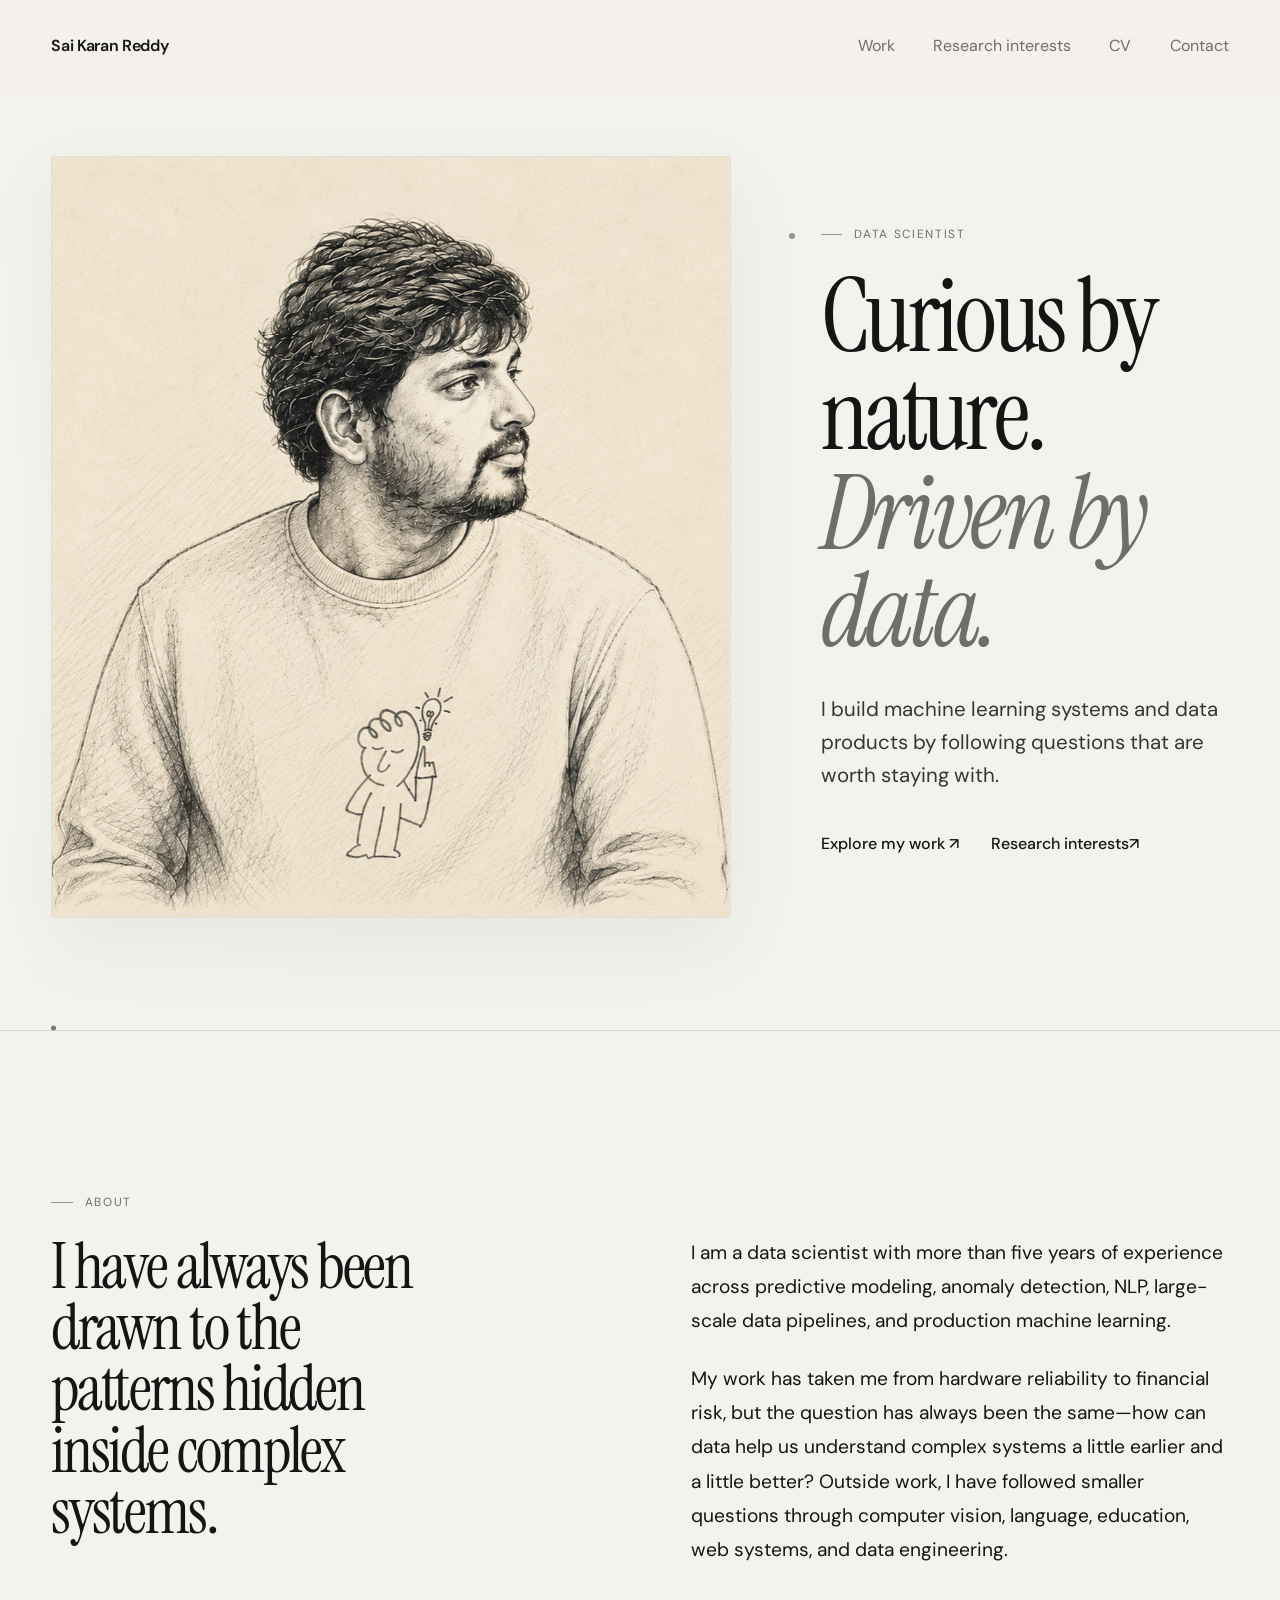
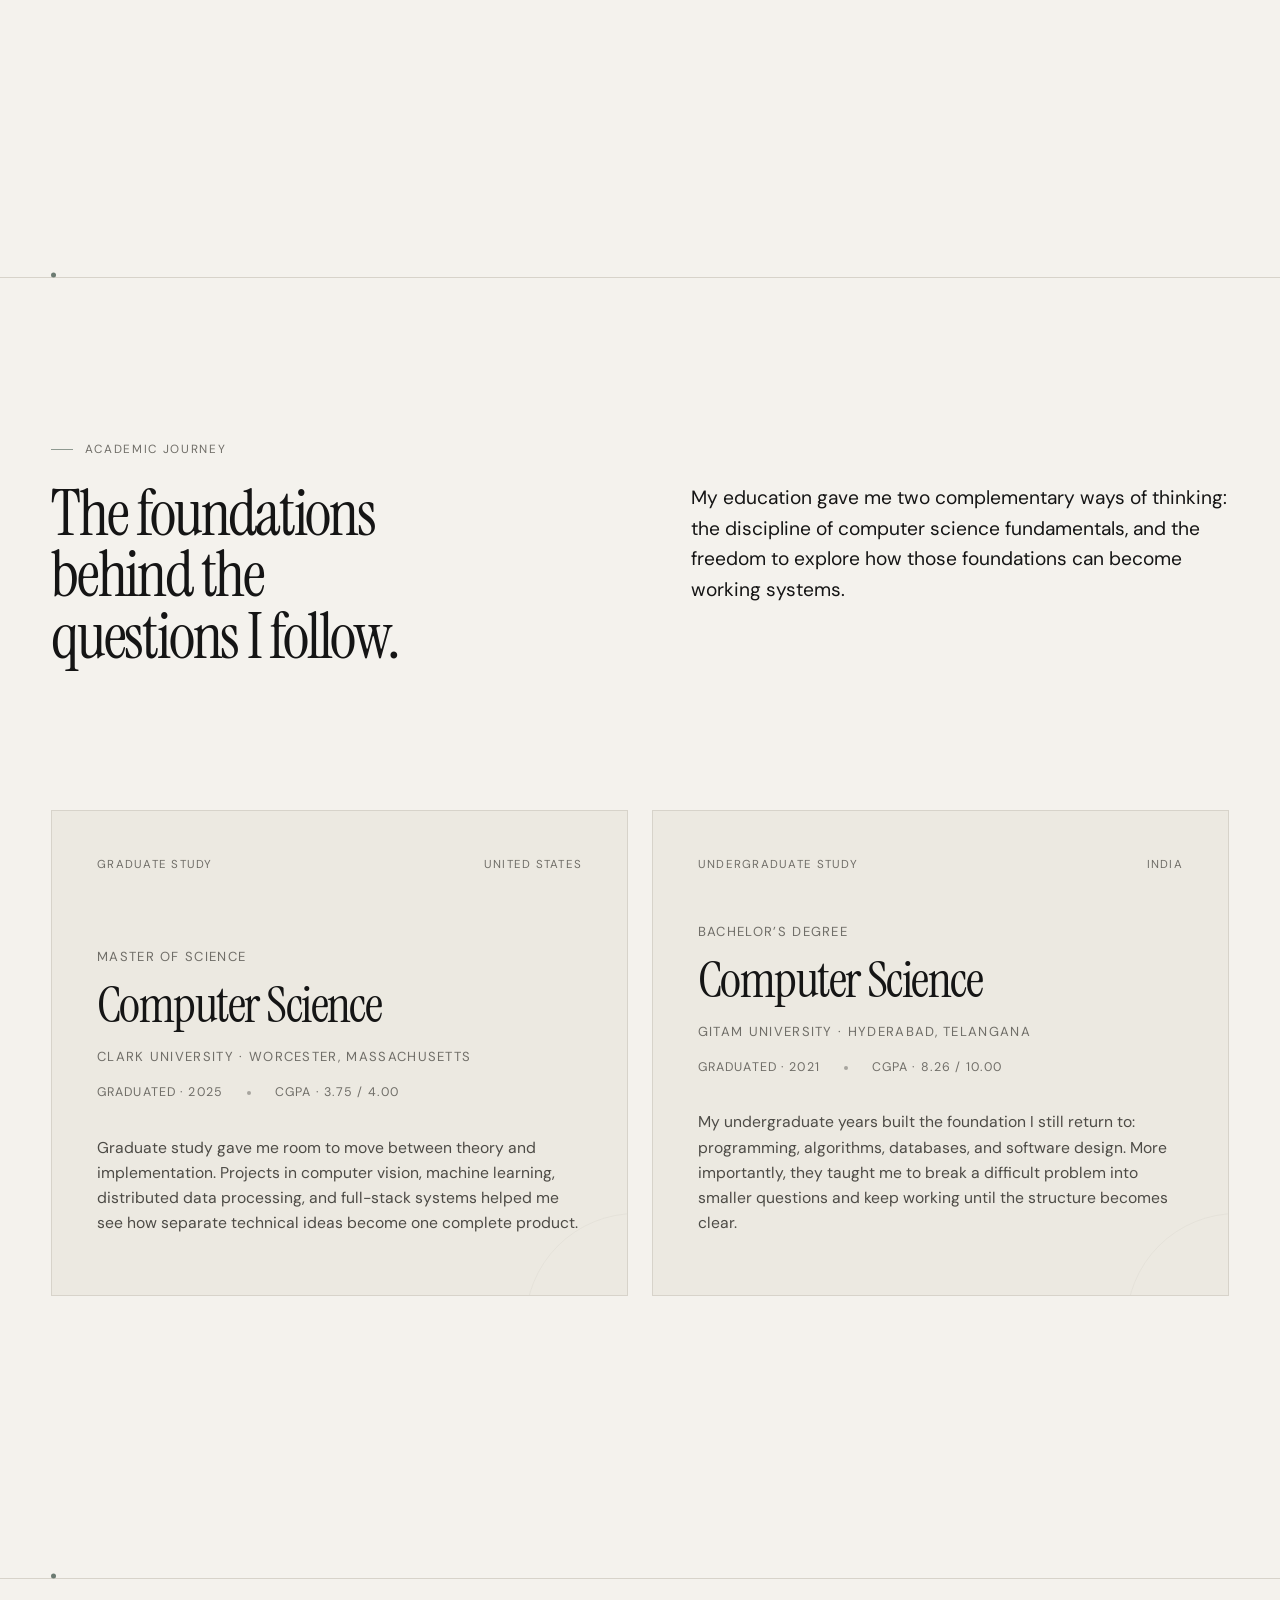
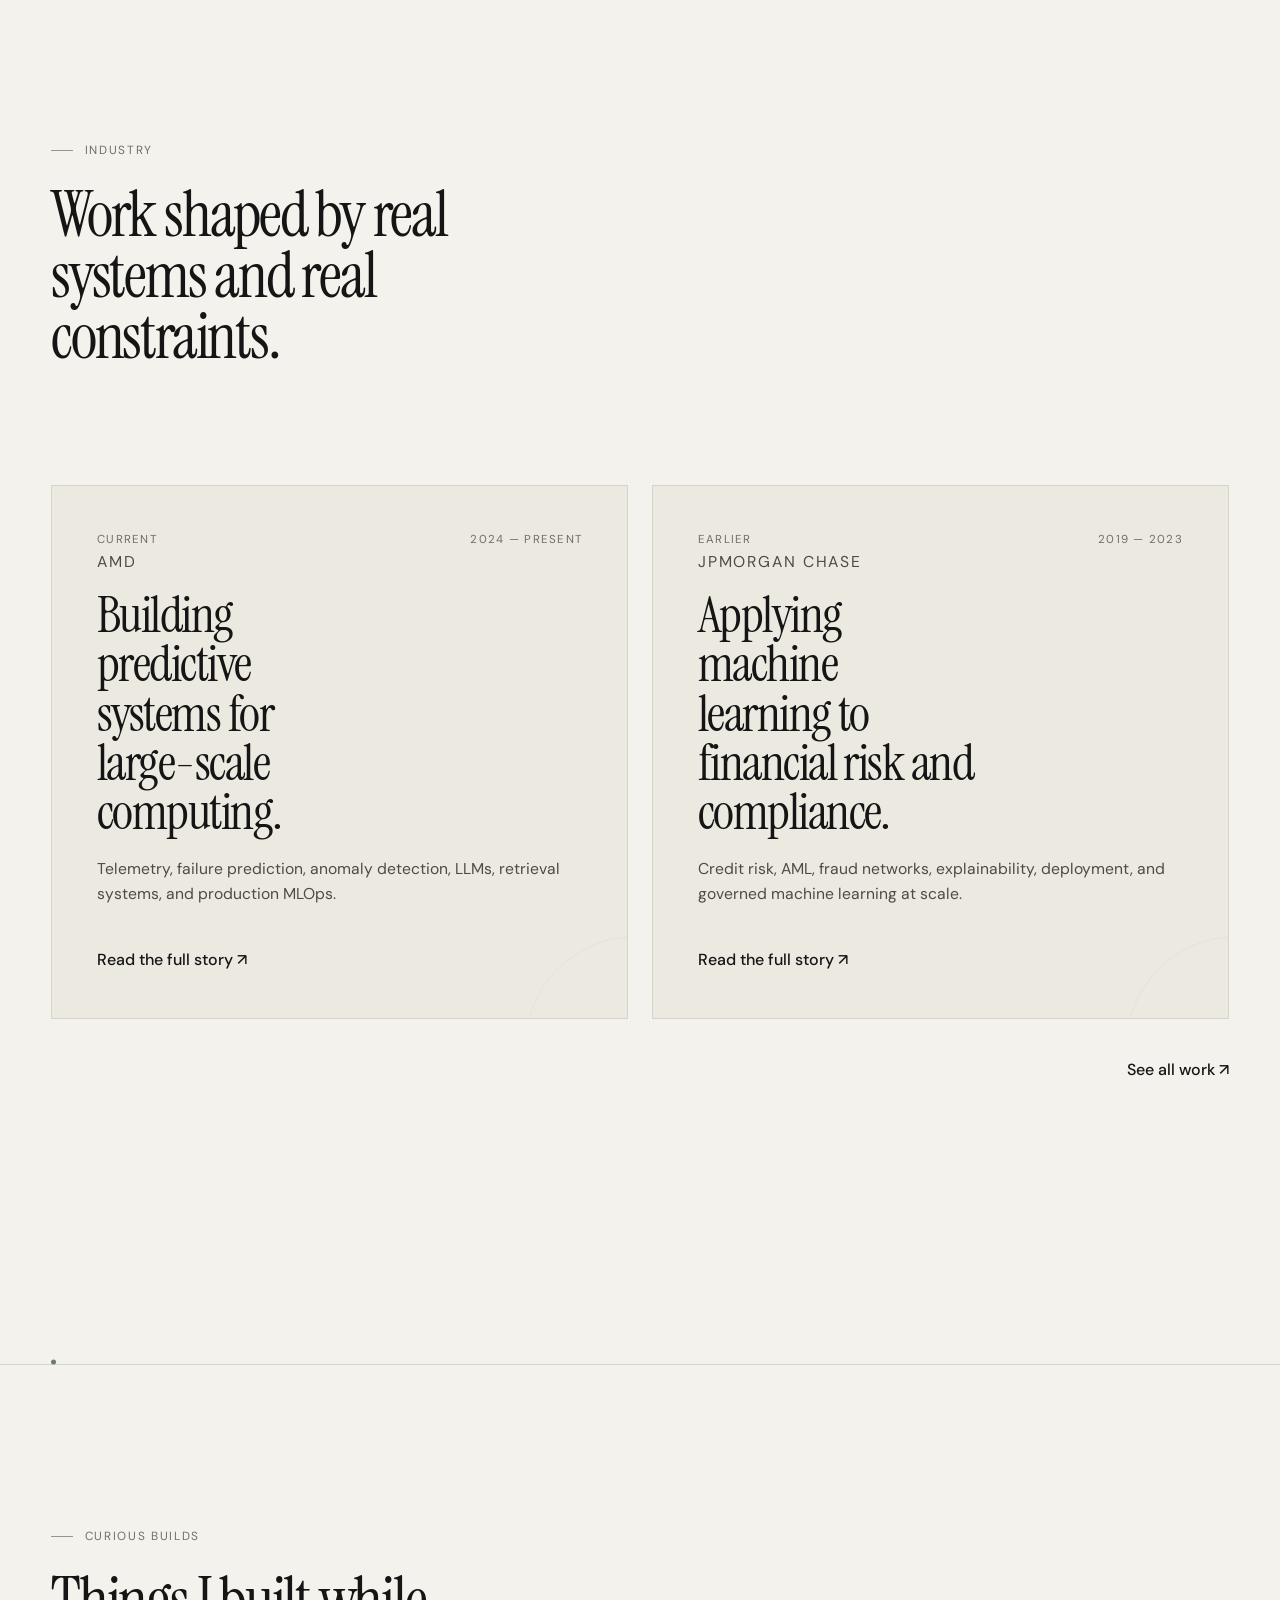
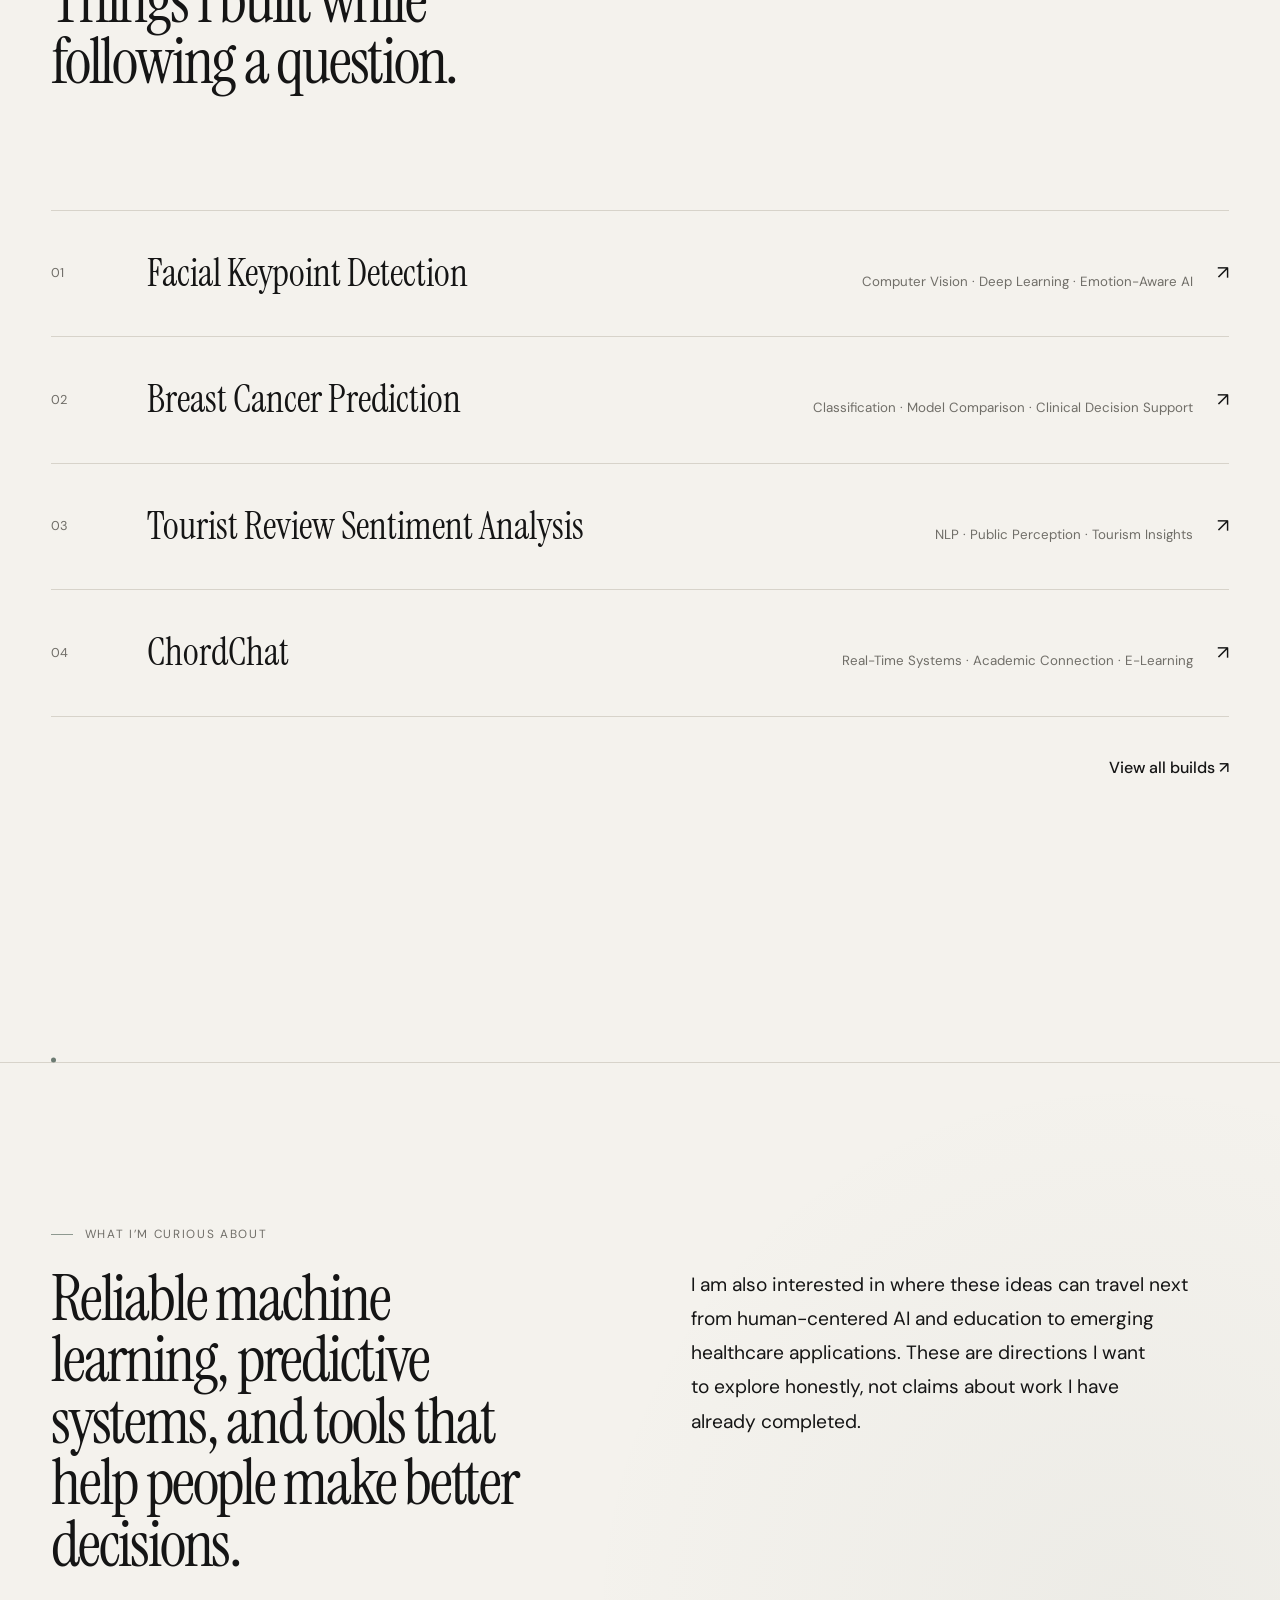
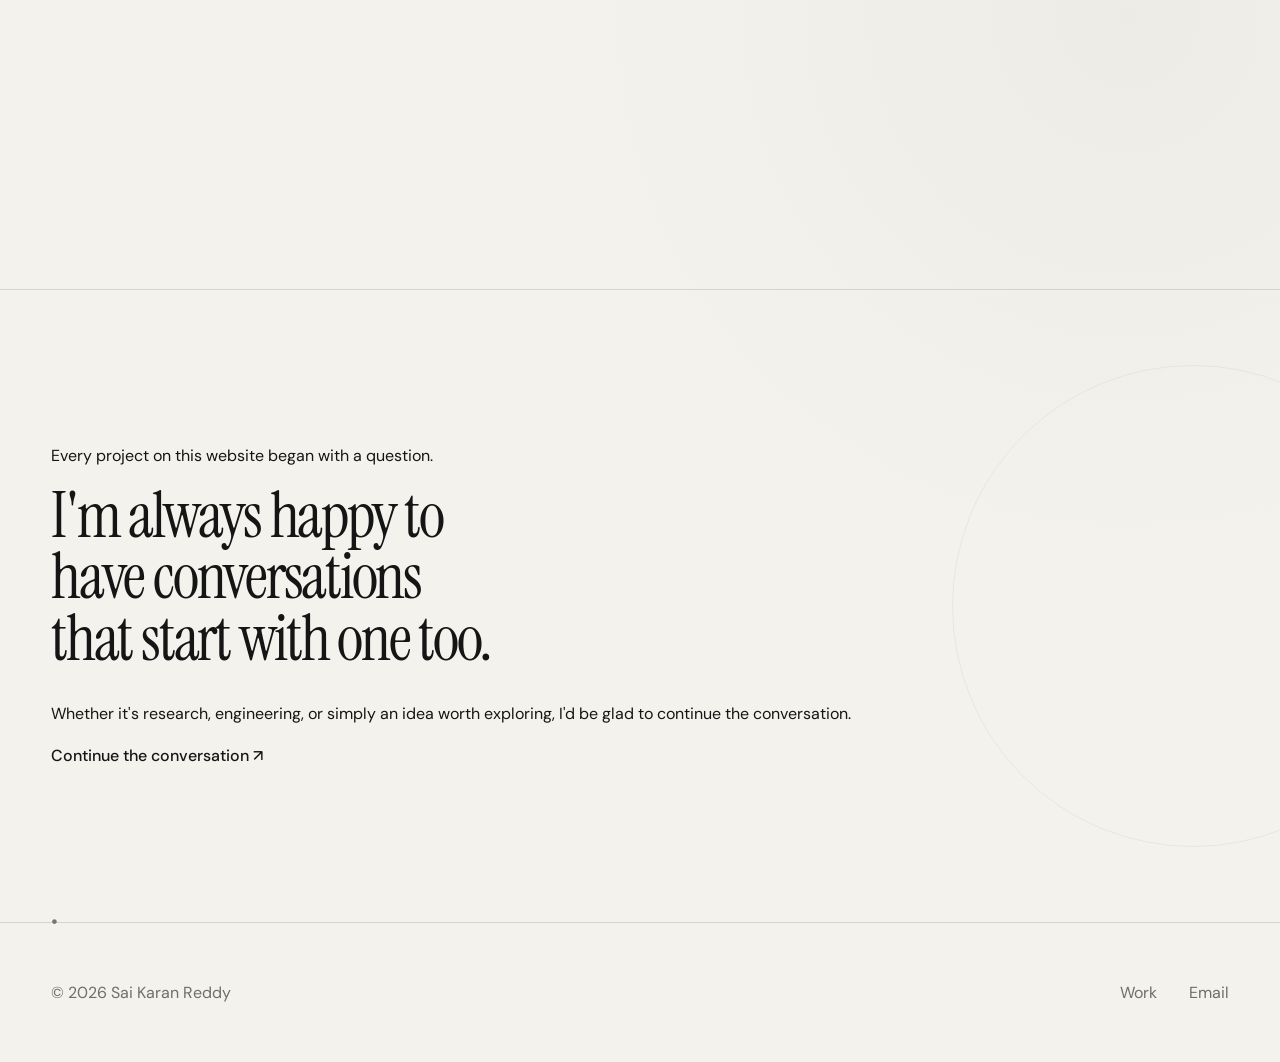
==== index.html @ 79010411 "first commit" ====
<!DOCTYPE html>
<html lang="en"><head><meta charset="UTF-8"><meta name="viewport" content="width=device-width, initial-scale=1.0"><meta name="description" content="Sai Karan Reddy — Data Scientist. Curious by nature. Driven by data."><title>Sai Karan Reddy</title><link rel="preconnect" href="https://fonts.googleapis.com">
  <link rel="preconnect" href="https://fonts.gstatic.com" crossorigin>
  <link href="https://fonts.googleapis.com/css2?family=DM+Sans:wght@400;500;600&family=Instrument+Serif:ital@0;1&display=swap" rel="stylesheet"><link rel="stylesheet" href="style.css"></head>
<body><header class="site-header">
    <a class="brand" href="index.html">Sai Karan Reddy</a>
    <button class="menu-toggle" aria-label="Open navigation" aria-expanded="false">Menu</button>
    <nav class="site-nav" aria-label="Primary navigation"><a href="work.html">Work</a><a href="research.html">Research interests</a><a href="assets/files/Sai_Karan_CV.pdf">CV</a><a href="contact.html">Contact</a></nav>
  </header>
<main>
<section class="hero section-shell"><div class="hero-visual archive-visual hero-portrait">
  <svg class="hero-wave-system" viewBox="0 0 900 760" aria-hidden="true">
    <g class="observation-trace observation-trace-primary">
      <path d="M28 184 C118 132 214 130 304 175 C392 218 474 213 560 168 C646 124 742 126 872 190"/>
      <path d="M20 220 C120 169 216 170 312 214 C406 257 500 252 590 208 C680 164 772 166 880 224"/>
    </g>
    <g class="observation-trace observation-trace-secondary">
      <path d="M54 532 C162 468 268 474 370 530 C470 584 566 579 662 526 C752 476 822 478 874 506"/>
      <path d="M72 566 C176 511 278 515 380 566 C478 615 572 611 670 562 C758 518 824 518 858 536"/>
    </g>
    <g class="signal-fragment signal-fragment-left">
      <path d="M88 356 L164 356 L178 330 L196 392 L216 350 L242 350"/>
    </g>
    <g class="signal-fragment signal-fragment-right">
      <path d="M668 344 L722 344 L740 315 L760 382 L780 338 L842 338"/>
    </g>
    <g class="observation-nodes">
      <circle cx="88" cy="356" r="4"/>
      <circle cx="242" cy="350" r="4"/>
      <circle cx="668" cy="344" r="4"/>
      <circle cx="842" cy="338" r="4"/>
      <circle cx="304" cy="175" r="4"/>
      <circle cx="662" cy="526" r="4"/>
    </g>
  </svg>
  <img src="assets/images/sai-home-portrait-final.png"
       alt="Editorial pencil portrait of Sai Karan Reddy looking toward the introduction"
       fetchpriority="high">
</div><div class="hero-copy reveal"><p class="eyebrow">Data Scientist</p><h1>Curious by nature.<br><em>Driven by data.</em></h1><p class="hero-intro">I build machine learning systems and data products by following questions that are worth staying with.</p><div class="hero-links"><a class="text-link" href="work.html">Explore my work <span>↗</span></a><a class="text-link" href="research.html">Research interests<span>↗</span></a></div></div></section>
<section class="intro archive-section section-shell reveal"><div class="section-label">About</div><div class="intro-grid"><h2>I have always been drawn to the patterns hidden inside complex systems.</h2><div class="intro-text"><p>I am a data scientist with more than five years of experience across predictive modeling, anomaly detection, NLP, large-scale data pipelines, and production machine learning.</p><p>My work has taken me from hardware reliability to financial risk, but the question has always been the same—how can data help us understand complex systems a little earlier and a little better? Outside work, I have followed smaller questions through computer vision, language, education, web systems, and data engineering.</p></div></div></section>

<section class="academic-journey archive-section section-shell reveal">
  <div class="section-label">Academic journey</div>
  <div class="academic-intro">
    <h2>The foundations behind the questions I follow.</h2>
    <p>My education gave me two complementary ways of thinking: the discipline of computer science fundamentals, and the freedom to explore how those foundations can become working systems.</p>
  </div>
  <div class="education-grid">
    <article class="education-card">
      <div class="education-card-topline"><span>Graduate study</span><span>United States</span></div>
      <div class="education-card-body">
        <p class="education-degree">Master of Science</p>
        <h3>Computer Science</h3>
        <p class="education-school">Clark University · Worcester, Massachusetts</p>
        <div class="education-meta" aria-label="Master's graduation details">
          <span>Graduated · 2025</span>
          <span>CGPA · 3.75 / 4.00</span>
        </div>
        <p>Graduate study gave me room to move between theory and implementation. Projects in computer vision, machine learning, distributed data processing, and full-stack systems helped me see how separate technical ideas become one complete product.</p>
      </div>
    </article>
    <article class="education-card">
      <div class="education-card-topline"><span>Undergraduate study</span><span>India</span></div>
      <div class="education-card-body">
        <p class="education-degree">Bachelor’s Degree</p>
        <h3>Computer Science</h3>
        <p class="education-school">GITAM University · Hyderabad, Telangana</p>
        <div class="education-meta" aria-label="Bachelor's graduation details">
          <span>Graduated · 2021</span>
          <span>CGPA · 8.26 / 10.00</span>
        </div>
        <p>My undergraduate years built the foundation I still return to: programming, algorithms, databases, and software design. More importantly, they taught me to break a difficult problem into smaller questions and keep working until the structure becomes clear.</p>
      </div>
    </article>
  </div>
</section>
<section class="experience-preview archive-section section-shell reveal"><div class="section-heading-row experience-heading"><div><p class="section-label">Industry</p><h2>Work shaped by real systems and real constraints.</h2></div></div>
<div class="experience-cards static-cards">
<a class="experience-card-link" href="experience/amd.html"><article class="experience-card"><div class="experience-card-topline"><span>Current</span><span>2024 — Present</span></div><div class="experience-card-main"><p class="experience-company">AMD</p><h3>Building predictive systems for large-scale computing.</h3><p>Telemetry, failure prediction, anomaly detection, LLMs, retrieval systems, and production MLOps.</p><span class="card-story-link">Read the full story ↗</span></div></article></a>
<a class="experience-card-link" href="experience/jpmorgan-chase.html"><article class="experience-card"><div class="experience-card-topline"><span>Earlier</span><span>2019 — 2023</span></div><div class="experience-card-main"><p class="experience-company">JPMorgan Chase</p><h3>Applying machine learning to financial risk and compliance.</h3><p>Credit risk, AML, fraud networks, explainability, deployment, and governed machine learning at scale.</p><span class="card-story-link">Read the full story ↗</span></div></article></a>
</div><div class="section-action"><a class="text-link" href="work.html#industry">See all work <span>↗</span></a></div></section>
<section class="selected-work archive-section section-shell reveal"><div class="section-heading-row"><div><p class="section-label">Curious Builds</p><h2>Things I built while following a question.</h2></div></div><div class="work-list">
<a class="work-row" href="work/facial-keypoint-detection.html"><span class="work-index">01</span><span class="work-main"><strong>Facial Keypoint Detection</strong><small>Computer Vision · Deep Learning · Emotion-Aware AI</small></span><span class="work-arrow">↗</span></a>
<a class="work-row" href="work/breast-cancer-prediction.html"><span class="work-index">02</span><span class="work-main"><strong>Breast Cancer Prediction</strong><small>Classification · Model Comparison · Clinical Decision Support</small></span><span class="work-arrow">↗</span></a>
<a class="work-row" href="work/tourist-sentiment-analysis.html"><span class="work-index">03</span><span class="work-main"><strong>Tourist Review Sentiment Analysis</strong><small>NLP · Public Perception · Tourism Insights</small></span><span class="work-arrow">↗</span></a>
<a class="work-row" href="work/chordchat.html"><span class="work-index">04</span><span class="work-main"><strong>ChordChat</strong><small>Real-Time Systems · Academic Connection · E-Learning</small></span><span class="work-arrow">↗</span></a>
</div><div class="section-action"><a class="text-link" href="work.html#builds">View all builds <span>↗</span></a></div></section>
<section class="curiosity-strip archive-section section-shell reveal"><div class="section-label">What I’m curious about</div><div class="intro-grid"><h2>Reliable machine learning, predictive systems, and tools that help people make better decisions.</h2><div class="intro-text"><p>I am also interested in where these ideas can travel next from human-centered AI and education to emerging healthcare applications. These are directions I want to explore honestly, not claims about work I have already completed.</p></div></div></section>
<section class="curiosity-strip archive-section closing-note section-shell reveal">

  <div class="closing-content">

      <p class="closing-intro">

          Every project on this website began with a question.

      </p>

      <h2>

          I'm always happy to have conversations

          that start with one too.

      </h2>

      <p class="closing-text">

        Whether it's research, engineering, or simply an idea worth exploring,
        I'd be glad to continue the conversation.

      </p>

      <a class="closing-link" href="contact.html">

          Continue the conversation <span>↗</span>

      </a>

  </div>

</section>
</main><footer class="site-footer section-shell">
    <p>© <span id="year"></span> Sai Karan Reddy</p>
    <div><a href="work.html">Work</a><a href="mailto:saikaranreddy49@gmail.com">Email</a></div>
  </footer><script src="script.js"></script></body></html>
---- style.css ----
:root {
  --bg: #f4f2ed;
  --surface: #ece9e1;
  --text: #151515;
  --muted: #706e68;
  --line: #d7d3ca;
  --max: 1320px;
  --pad: clamp(1.25rem, 4vw, 4rem);
  --serif: "Instrument Serif", Georgia, serif;
  --sans: "DM Sans", Arial, sans-serif;
}

* { box-sizing: border-box; }
html { scroll-behavior: smooth; }
body {
  margin: 0;
  background: var(--bg);
  color: var(--text);
  font-family: var(--sans);
  font-size: 16px;
  line-height: 1.6;
}
a { color: inherit; text-decoration: none; }
img { max-width: 100%; display: block; }

.site-header {
  width: 100%;
  min-height: 92px;
  display: flex;
  align-items: center;
  justify-content: space-between;
  gap: 2rem;
  padding: 0 var(--pad);
  position: relative;
  z-index: 10;
}
.brand {
  font-weight: 600;
  letter-spacing: -0.02em;
  text-decoration: none;
  border-bottom: none;
  display: inline-block;
}
.site-nav { display: flex; gap: clamp(1.25rem, 3vw, 3rem); }
.site-nav a, .site-footer a { position: relative; color: var(--muted); }
.site-nav a::after, .site-footer a::after, .text-link::after, .closing-link::after {
  content: "";
  position: absolute;
  left: 0;
  bottom: -4px;
  width: 100%;
  height: 1px;
  background: currentColor;
  transform: scaleX(0);
  transform-origin: right;
  transition: transform .28s ease;
}
.site-nav a:hover::after, .site-nav a.active::after, .site-footer a:hover::after, .text-link:hover::after, .closing-link:hover::after { transform: scaleX(1); transform-origin: left; }
.site-nav a.active { color: var(--text); }
.menu-toggle { display: none; border: 0; background: transparent; font: inherit; }

.section-shell, .page-shell { width: min(100%, var(--max)); margin: 0 auto; padding-left: var(--pad); padding-right: var(--pad); }
.hero { min-height: calc(100vh - 92px); display: grid; grid-template-columns: minmax(0, 1.25fr) minmax(320px, .75fr); align-items: center; gap: clamp(3rem, 7vw, 8rem); padding-top: 4rem; padding-bottom: 7rem; }
.hero-visual, .project-visual { min-height: clamp(420px, 62vw, 760px); background: var(--surface); border: 1px solid var(--line); }
.placeholder-visual { display: grid; place-items: center; color: var(--muted); text-transform: uppercase; letter-spacing: .12em; font-size: .72rem; }
.eyebrow, .section-label { margin: 0 0 1.5rem; color: var(--muted); font-size: .74rem; text-transform: uppercase; letter-spacing: .14em; }
h1, h2, h3, p { margin-top: 0; }
h1, h2 { font-family: var(--serif); font-weight: 400; letter-spacing: -.035em; line-height: .96; }
.hero h1 { font-size: clamp(4rem, 8vw, 8.25rem); margin-bottom: 2rem; }
.hero h1 em { font-weight: 400; color: var(--muted); }
.hero-intro { max-width: 38rem; font-size: clamp(1.05rem, 1.6vw, 1.35rem); color: #373632; }
.hero-links { display: flex; gap: 2rem; margin-top: 2.5rem; flex-wrap: wrap; }
.text-link, .closing-link { position: relative; font-weight: 500; }
.muted-link { color: var(--muted); }

.intro, .selected-work, .experience-preview { padding-top: clamp(7rem, 12vw, 12rem); padding-bottom: clamp(7rem, 12vw, 12rem); border-top: 1px solid var(--line); }
.intro-grid { display: grid; grid-template-columns: 1fr 1fr; gap: clamp(3rem, 8vw, 9rem); }
.intro-grid h2, .section-heading-row h2 { font-size: clamp(3rem, 5vw, 5.75rem); max-width: 14ch; }
.intro-text { font-size: clamp(1.05rem, 1.5vw, 1.3rem); max-width: 40rem; }
.intro-text p + p { margin-top: 1.5rem; }
.section-heading-row { display: flex; justify-content: space-between; align-items: end; gap: 2rem; margin-bottom: 4rem; }

.work-list { border-top: 1px solid var(--line); }
.work-row { display: grid; grid-template-columns: 72px 1fr auto; gap: 1.5rem; align-items: center; padding: 2rem 0; border-bottom: 1px solid var(--line); transition: padding .25s ease, opacity .25s ease; }
.work-row:hover { padding-left: .75rem; }
.work-index { color: var(--muted); font-size: .8rem; }
.work-main { display: flex; justify-content: space-between; gap: 2rem; align-items: baseline; }
.work-main strong { font-family: var(--serif); font-size: clamp(1.8rem, 3vw, 3rem); font-weight: 400; }
.work-main small { color: var(--muted); }
.work-arrow { font-size: 1.2rem; }

.experience-grid { display: grid; grid-template-columns: repeat(3, 1fr); gap: 1px; background: var(--line); border: 1px solid var(--line); }
.experience-grid article { background: var(--bg); padding: clamp(2rem, 4vw, 4rem); min-height: 300px; }
.experience-grid span { color: var(--muted); font-size: .75rem; text-transform: uppercase; letter-spacing: .12em; }
.experience-grid h3 { font-family: var(--serif); font-weight: 400; font-size: 2.3rem; line-height: 1; margin: 5rem 0 1rem; }

.page-shell { padding-top: clamp(5rem, 9vw, 9rem); padding-bottom: 9rem; }
.page-hero { max-width: 980px; margin-bottom: clamp(7rem, 12vw, 12rem); }
.page-hero h1, .project-hero h1 { font-size: clamp(4rem, 8vw, 8.5rem); max-width: 11ch; margin-bottom: 2rem; }
.page-hero > p:last-child, .project-deck { max-width: 44rem; font-size: clamp(1.1rem, 1.8vw, 1.45rem); color: #44423d; }
.research-themes { border-top: 1px solid var(--line); }
.research-themes article { display: grid; grid-template-columns: 80px 1fr 1fr; gap: 2rem; padding: 3rem 0; border-bottom: 1px solid var(--line); }
.research-themes article:last-child { border-bottom: none; }
.research-themes span { color: var(--muted); }
.research-themes h2 { font-size: clamp(2.2rem, 4vw, 4rem); }
.research-themes p { max-width: 36rem; color: #4d4b46; }
.research-direction, .project-section { display: grid; grid-template-columns: minmax(140px, .35fr) 1fr; gap: clamp(3rem, 8vw, 10rem); padding-top: 9rem; }
.research-direction h2, .project-section h2 { font-size: clamp(2.8rem, 5vw, 5.5rem); max-width: 14ch; }
.research-direction p, .project-section p { max-width: 48rem; font-size: 1.15rem; }
.archive-group + .archive-group { margin-top: 7rem; }
.contact-links { border-top: 1px solid var(--line); }
.contact-links a { display: grid; grid-template-columns: 160px 1fr auto; gap: 2rem; padding: 2rem 0; border-bottom: 1px solid var(--line); align-items: center; }
.contact-links span { color: var(--muted); }
.contact-links strong { font-weight: 500; }

.project-hero { margin-bottom: 5rem; }
.back-link { display: inline-block; margin-bottom: 5rem; color: var(--muted); text-decoration: none; border-bottom: none; position: relative; }
.back-link::after {
  content: "";
  position: absolute;
  left: 0;
  bottom: -4px;
  width: 100%;
  height: 1px;
  background: currentColor;
  transform: scaleX(0);
  transform-origin: right;
  transition: transform .28s ease;
}
.back-link:hover::after {
  transform: scaleX(1);
  transform-origin: left;
}
.project-visual { min-height: min(70vh, 780px); margin-bottom: 0; }
.project-facts { display: grid; grid-template-columns: repeat(4, 1fr); border-bottom: 1px solid var(--line); }
.project-facts div { padding: 2rem 1.5rem 2rem 0; }
.project-facts span { display: block; color: var(--muted); font-size: .74rem; text-transform: uppercase; letter-spacing: .12em; margin-bottom: .65rem; }
.project-facts strong { font-weight: 500; }
.project-section { padding-top: 8rem; padding-bottom: 8rem; border-bottom: none; }

.project-page .project-section:first-of-type {
  border-top: none;
}

.site-footer { min-height: 140px; display: flex; justify-content: space-between; align-items: center; gap: 2rem; border-top: 1px solid var(--line); color: var(--muted); }
.site-footer p { margin: 0; }
.site-footer div { display: flex; gap: 2rem; }

.reveal { opacity: 0; transform: translateY(24px); transition: opacity .75s ease, transform .75s ease; }
.reveal.visible { opacity: 1; transform: none; }

@media (max-width: 860px) {
  .site-header { min-height: 76px; }
  .menu-toggle { display: block; }
  .site-nav { position: absolute; top: 76px; left: 0; right: 0; display: none; flex-direction: column; padding: 2rem var(--pad) 3rem; background: var(--bg); border-bottom: 1px solid var(--line); }
  .site-nav.open { display: flex; }
  .hero { grid-template-columns: 1fr; min-height: auto; padding-top: 2rem; }
  .hero-visual { order: 1; min-height: 58vh; }
  .hero-copy { order: 2; }
  .intro-grid, .research-themes article, .research-direction, .project-section { grid-template-columns: 1fr; }
  .section-heading-row { align-items: flex-start; flex-direction: column; }
  .work-main { flex-direction: column; gap: .3rem; }
  .experience-grid { grid-template-columns: 1fr; }
  .project-facts { grid-template-columns: repeat(2, 1fr); }
  .contact-links a { grid-template-columns: 1fr auto; }
  .contact-links a span { grid-column: 1 / -1; }
}

@media (max-width: 540px) {
  .hero h1, .page-hero h1, .project-hero h1 { font-size: 3.55rem; }
  .work-row { grid-template-columns: 40px 1fr auto; gap: .75rem; }
  .work-main strong { font-size: 1.65rem; }
  .project-facts { grid-template-columns: 1fr; }
  .site-footer { align-items: flex-start; flex-direction: column; padding-top: 3rem; padding-bottom: 3rem; }
}


/* Story-led experience section */
.experience-heading h2 { font-size: clamp(3rem, 5vw, 5.75rem); max-width: 15ch; }
.experience-stories { border-top: 1px solid var(--line); }
.experience-story { display: grid; grid-template-columns: minmax(150px,.35fr) minmax(0,1fr) auto; gap: clamp(2rem,6vw,7rem); align-items: start; padding: clamp(2.5rem,5vw,5rem) 0; border-bottom: 1px solid var(--line); }
.experience-story:hover .experience-arrow { transform: translate(5px,-5px); }
.experience-meta { display: flex; flex-direction: column; gap: .35rem; color: var(--muted); font-size: .75rem; text-transform: uppercase; letter-spacing: .1em; }
.experience-company { margin-bottom: 1rem; color: var(--muted); font-size: .8rem; text-transform: uppercase; letter-spacing: .12em; }
.experience-copy h3 { margin-bottom: 1.25rem; font-family: var(--serif); font-weight: 400; font-size: clamp(2.4rem,4.5vw,5rem); line-height: .98; max-width: 15ch; }
.experience-copy > p:last-child { max-width: 48rem; color: #4d4b46; font-size: clamp(1rem,1.35vw,1.2rem); }
.experience-arrow { font-size: 1.35rem; transition: transform .25s ease; }
.experience-visual { min-height: min(58vh,680px); background: var(--surface); border: 1px solid var(--line); }
.story-section p + p { margin-top: 1.5rem; }
.story-section > div:last-child { max-width: 52rem; }
@media (max-width: 860px) {
  .experience-story { grid-template-columns: 1fr auto; gap: 1.5rem; }
  .experience-meta { grid-column: 1 / -1; flex-direction: row; justify-content: space-between; }
}



/* Academic journey */
.academic-journey {
  padding-top: clamp(7rem, 12vw, 12rem);
  padding-bottom: clamp(7rem, 12vw, 12rem);
  border-top: 1px solid var(--line);
}
.academic-intro {
  display: grid;
  grid-template-columns: 1fr 1fr;
  gap: clamp(3rem, 8vw, 9rem);
  margin-bottom: clamp(4rem, 7vw, 7rem);
}
.academic-intro h2 {
  font-size: clamp(3rem, 5vw, 5.75rem);
  max-width: 14ch;
}
.academic-intro p {
  max-width: 40rem;
  font-size: clamp(1.05rem, 1.5vw, 1.3rem);
}
.education-grid {
  display: grid;
  grid-template-columns: repeat(2, minmax(0, 1fr));
  gap: clamp(1rem, 2vw, 1.5rem);
}
.education-card {
  min-height: clamp(430px, 38vw, 560px);
  padding: clamp(1.75rem, 3.5vw, 3.5rem);
  background: var(--surface);
  border: 1px solid var(--line);
  display: flex;
  flex-direction: column;
}
.education-card-topline {
  display: flex;
  justify-content: space-between;
  gap: 1rem;
  color: var(--muted);
  font-size: .72rem;
  text-transform: uppercase;
  letter-spacing: .11em;
}
.education-card-body { margin-top: auto; }
.education-degree,
.education-school {
  color: var(--muted);
  font-size: .82rem;
  text-transform: uppercase;
  letter-spacing: .1em;
}
.education-card h3 {
  margin: .5rem 0 1rem;
  font-family: var(--serif);
  font-size: clamp(2.6rem, 4vw, 4.8rem);
  font-weight: 400;
  line-height: .96;
  letter-spacing: -.03em;
}
.education-card-body > p:last-child {
  max-width: 34rem;
  margin-top: 2rem;
  color: #4d4b46;
  font-size: clamp(.98rem, 1.2vw, 1.14rem);
}

.education-meta {
  display: flex;
  flex-wrap: wrap;
  gap: .65rem 1.5rem;
  margin-top: 1rem;
  color: var(--muted);
  font-size: .78rem;
  text-transform: uppercase;
  letter-spacing: .09em;
}
.education-meta span {
  display: inline-flex;
  align-items: center;
}
.education-meta span + span::before {
  content: "";
  width: 4px;
  height: 4px;
  margin-right: 1.5rem;
  border-radius: 50%;
  background: currentColor;
  opacity: .55;
}

/* Static, fully clickable industry cards */
.experience-cards {
  display: grid;
  grid-template-columns: repeat(2, minmax(0, 1fr));
  gap: clamp(1rem, 2vw, 1.5rem);
}
.experience-card-link {
  display: block;
  min-width: 0;
}
.experience-card {
  min-height: clamp(390px, 36vw, 520px);
  padding: clamp(1.75rem, 3.5vw, 3.5rem);
  background: var(--surface);
  border: 1px solid var(--line);
  display: flex;
  flex-direction: column;
  transition: transform .32s ease, background-color .32s ease;
}
.experience-card-link:hover .experience-card,
.experience-card-link:focus-visible .experience-card {
  transform: translateY(-6px);
  background: #e8e4da;
}
.experience-card-link:focus-visible { outline: 2px solid var(--text); outline-offset: 4px; }
.experience-card-topline {
  display: flex;
  justify-content: space-between;
  gap: 1rem;
  color: var(--muted);
  font-size: .72rem;
  text-transform: uppercase;
  letter-spacing: .11em;
}
.experience-card-main { margin-top: auto; max-width: 36rem; }
.experience-card-main h3 {
  margin: 0 0 1.25rem;
  font-family: var(--serif);
  font-size: clamp(2.45rem, 4vw, 4.8rem);
  font-weight: 400;
  line-height: .96;
  letter-spacing: -.03em;
  max-width: 12ch;
}
.experience-card-main > p {
  max-width: 34rem;
  color: #4d4b46;
  font-size: clamp(.98rem, 1.2vw, 1.14rem);
}
.card-story-link { display: inline-block; margin-top: 1.6rem; font-weight: 500; }

.curiosity-strip {
  padding-top: clamp(7rem, 12vw, 12rem);
  padding-bottom: clamp(7rem, 12vw, 12rem);
  border-top: 1px solid var(--line);
}
.curiosity-strip h2 {
  max-width: 17ch;
  font-size: clamp(3rem, 5vw, 5.75rem);
  margin-bottom: 2rem;
}
.curiosity-strip > p:last-child {
  max-width: 42rem;
  color: #4d4b46;
  font-size: clamp(1rem, 1.35vw, 1.2rem);
}

@media (max-width: 860px) {
  .academic-intro,
  .education-grid,
  .experience-cards { grid-template-columns: 1fr; }
  .education-card,
  .experience-card { min-height: 420px; }
}
@media (max-width: 540px) {
  .education-card,
  .experience-card { min-height: 390px; }
}

@media (max-width: 540px) {
  .education-meta {
    flex-direction: column;
    gap: .45rem;
  }
  .education-meta span + span::before {
    display: none;
  }
}


/* ===== The Archive visual and motion system ===== */
:root{--accent:#6c7b72;--accent-soft:rgba(108,123,114,.12);--ease-archive:cubic-bezier(.22,1,.36,1)}
body{position:relative;overflow-x:hidden;background:radial-gradient(circle at 12% 8%,rgba(255,255,255,.34),transparent 28rem),radial-gradient(circle at 88% 86%,rgba(108,123,114,.055),transparent 34rem),var(--bg);transition:opacity .22s ease}
body::before{content:"";position:fixed;inset:0;pointer-events:none;z-index:999;opacity:.18;mix-blend-mode:multiply;background-image:repeating-linear-gradient(0deg,rgba(21,21,21,.014) 0,rgba(21,21,21,.014) 1px,transparent 1px,transparent 4px)}
body.page-leaving{opacity:0}
.scroll-progress{position:fixed;inset:0 0 auto 0;z-index:1000;height:2px;background:var(--accent);transform:scaleX(0);transform-origin:left center;pointer-events:none}
.site-header{position:sticky;top:0;backdrop-filter:blur(16px);-webkit-backdrop-filter:blur(16px);background:rgba(244,242,237,.86)}
.site-header::after{content:"";position:absolute;left:var(--pad);right:var(--pad);bottom:0;height:1px;background:var(--line);transform:scaleX(.14);transform-origin:left;opacity:.7}
.text-link span,.closing-link span,.work-arrow,.card-story-link{display:inline-block;transition:transform .28s var(--ease-archive)}
.text-link:hover span,.closing-link:hover span,.work-row:hover .work-arrow,.experience-card-link:hover .card-story-link{transform:translate(5px,-3px)}
.hero-copy{position:relative;z-index:2}.hero-copy::before{content:"";position:absolute;width:6px;height:6px;border-radius:50%;background:var(--accent);left:-2rem;top:1rem;opacity:.75}
.archive-visual{position:relative;overflow:hidden;background:var(--surface);border:1px solid var(--line);min-height:clamp(420px,62vw,760px)}
.archive-visual::after{content:"";position:absolute;inset:0;pointer-events:none;background:linear-gradient(120deg,rgba(255,255,255,.22),transparent 35%),linear-gradient(0deg,rgba(21,21,21,.02),transparent 28%)}
.archive-visual img{width:100%;height:100%;min-height:inherit;object-fit:cover;opacity:0;transform:scale(1.02);transition:opacity 1s var(--ease-archive),transform 1.4s var(--ease-archive)}
.archive-visual.loaded img{opacity:1;transform:scale(1)}
.hero .archive-visual{border-radius:2px;box-shadow:0 28px 80px rgba(25,24,21,.055)}
.project-visual.archive-visual,.experience-visual.archive-visual{min-height:min(70vh,780px);margin-bottom:0}
.section-label,.eyebrow{position:relative;display:inline-flex;align-items:center;gap:.75rem}
.section-label::before,.eyebrow::before{content:"";width:1.35rem;height:1px;background:var(--accent);opacity:.75}
.intro,.academic-journey,.experience-preview,.selected-work,.curiosity-strip{position:relative}
.intro::before,.academic-journey::before,.experience-preview::before,.selected-work::before,.curiosity-strip::before{content:"";position:absolute;top:-3px;left:var(--pad);width:6px;height:6px;border-radius:50%;background:var(--accent);transform:translateY(-50%)}
.education-card,.experience-card{position:relative;overflow:hidden}
.education-card::after,.experience-card::after{content:"";position:absolute;width:220px;height:220px;border:1px solid var(--line);border-radius:50%;right:-120px;bottom:-140px;opacity:.34;transition:transform .7s var(--ease-archive),opacity .4s ease}
.education-card:hover::after,.experience-card-link:hover .experience-card::after{transform:scale(1.1);opacity:.55}
.experience-card-link,.work-row,.contact-links a{position:relative;overflow:hidden}
.experience-card-link::before,.work-row::before,.contact-links a::before{content:"";position:absolute;inset:0;pointer-events:none;opacity:0;background:radial-gradient(320px circle at var(--mx,50%) var(--my,50%),var(--accent-soft),transparent 72%);transition:opacity .3s ease}
.experience-card-link:hover::before,.work-row:hover::before,.contact-links a:hover::before{opacity:1}
.experience-card-link{transition:transform .35s var(--ease-archive)}.experience-card-link:hover{transform:translateY(-3px)}
.work-row{transition:padding .32s var(--ease-archive),color .2s ease}.work-row:hover{padding-left:1rem}.work-main small{transition:color .25s ease}.work-row:hover .work-main small{color:var(--accent)}
.project-facts div{position:relative}.project-facts div::before{content:"";position:absolute;top:0;left:0;width:1.2rem;height:1px;background:var(--accent);opacity:.55}
.project-section{position:relative}.project-section::before{content:"";position:absolute;left:0;bottom:-1px;width:0;height:1px;background:var(--accent);transition:width 1.1s var(--ease-archive)}.project-section.visible::before{width:min(18rem,42%)}
.project-section h2,.research-direction h2,.closing-content h2{text-wrap:balance}.project-section p,.intro-text p,.research-themes p,.closing-text{text-wrap:pretty}
.closing-note{overflow:hidden}.closing-note::after{content:"";position:absolute;width:min(38vw,480px);aspect-ratio:1;border:1px solid var(--line);border-radius:50%;right:-12vw;top:50%;transform:translateY(-50%);opacity:.38}
.site-footer{position:relative}.site-footer::before{content:"•";position:absolute;top:-1rem;left:var(--pad);color:var(--accent);font-size:1.2rem}
.reveal{opacity:0;transform:translateY(18px);filter:blur(3px);transition:opacity .78s var(--ease-archive) var(--reveal-delay,0ms),transform .78s var(--ease-archive) var(--reveal-delay,0ms),filter .78s var(--ease-archive) var(--reveal-delay,0ms)}
.reveal.visible{opacity:1;transform:none;filter:none}
@media(hover:hover){.archive-visual:hover img{transform:scale(1.015)}}
@media(max-width:860px){.site-header{background:rgba(244,242,237,.94)}.hero-copy::before{display:none}.archive-visual,.hero-visual{min-height:54vh}.closing-note::after{width:70vw;right:-38vw;opacity:.24}}
@media(max-width:540px){.archive-visual,.hero-visual,.project-visual.archive-visual,.experience-visual.archive-visual{min-height:390px}}
@media(prefers-reduced-motion:reduce){html{scroll-behavior:auto}*,*::before,*::after{animation-duration:.01ms!important;animation-iteration-count:1!important;transition-duration:.01ms!important}.reveal{opacity:1;transform:none;filter:none}body.page-leaving{opacity:1}}


/* ===== Editorial v1.1 refinements ===== */
.hero-portrait{min-height:clamp(520px,64vw,780px);background:#ece9e1}
.hero-portrait img{object-fit:cover;object-position:24% center;filter:saturate(.9) contrast(1.05) sepia(.08) hue-rotate(-5deg)}

.section-action{display:flex;justify-content:flex-end;margin-top:2.5rem;padding-top:1.5rem;border-top:1px solid var(--line)}
.section-action .text-link{margin-left:auto}
.project-topline{display:flex;align-items:center;justify-content:space-between;margin-bottom:3.25rem;padding-bottom:1rem;border-bottom:none}
.project-topline .back-link{margin:0;display:inline-flex;align-items:center;gap:.5rem}
.project-hero>.eyebrow{display:flex;width:max-content;margin-bottom:1.4rem}
.project-hero h1{position:relative;z-index:1}
.project-visual.archive-visual{box-shadow:0 30px 85px rgba(25,24,21,.045)}
.project-visual.archive-visual img{object-fit:cover}
.archive-visual.loaded img{animation:plate-settle 1.15s var(--ease-archive) both}
@keyframes plate-settle{from{opacity:0;transform:scale(1.018) translateY(8px)}to{opacity:1;transform:scale(1) translateY(0)}}
@media(max-width:860px){.hero-portrait{min-height:520px}.hero-portrait img{object-position:22% center}.section-action{justify-content:flex-start}.section-action .text-link{margin-left:0}.project-topline{margin-bottom:2.25rem}}
@media(max-width:540px){.hero-portrait{min-height:430px}.hero-portrait img{object-position:19% center}.hero-portrait::before{left:1rem;top:1rem}.project-topline{margin-bottom:1.75rem}}
/* =========================================================
   THE ARCHIVE v1.3 — CORRECTED AFTER BROWSER REVIEW
   ========================================================= */

/* Homepage: approved editorial portrait, no label, matching paper */
.hero-portrait {
  min-height: clamp(520px, 64vw, 780px);
  background: #f4f2ed !important;
  border-color: rgba(35, 34, 30, .09);
}

.hero-portrait::before {
  content: none !important;
}

.hero-portrait img {
  width: 100%;
  height: 100%;
  min-height: inherit;
  padding: 0;
  object-fit: cover;
  object-position: center center;
  filter: none;
}

/* Keep the approved spacing, remove the extra horizontal rule */
.section-action {
  display: flex;
  justify-content: flex-end;
  margin-top: 2.5rem;
  padding-top: 0 !important;
  border-top: 0 !important;
}

.section-action::before,
.section-action::after {
  content: none !important;
}

/* Work page: clean original industry cards, no forced company images */
.work-page-clean .archive-group {
  padding-top: clamp(6rem, 11vw, 11rem);
}

.work-page-clean .section-heading-row {
  margin-bottom: clamp(2.5rem, 5vw, 4.5rem);
}

/* Strict two-column project rhythm */
.balanced-project-grid {
  display: grid;
  grid-template-columns: repeat(2, minmax(0, 1fr));
  gap: clamp(1rem, 2vw, 1.5rem);
}

.balanced-project-card {
  display: grid;
  grid-template-rows: auto 1fr;
  min-width: 0;
  color: inherit;
  border: 1px solid var(--line);
  background: rgba(255,255,255,.12);
  overflow: hidden;
  transition:
    transform .32s var(--ease-archive),
    background-color .32s ease;
}

.balanced-project-card:hover,
.balanced-project-card:focus-visible {
  transform: translateY(-4px);
  background: rgba(255,255,255,.32);
}

.balanced-project-card:focus-visible {
  outline: 2px solid var(--text);
  outline-offset: 4px;
}

.balanced-project-card-last {
  grid-column: 1 / -1;
  grid-template-columns: minmax(0, 1fr) minmax(18rem, .72fr);
  grid-template-rows: none;
}

.balanced-project-image {
  aspect-ratio: 16 / 10;
  display: grid;
  place-items: center;
  overflow: hidden;
  background: #f4f2ed;
  border-bottom: 1px solid var(--line);
}

.balanced-project-card-last .balanced-project-image {
  aspect-ratio: 16 / 9;
  border-bottom: 0;
  border-right: 1px solid var(--line);
}

/* Critical correction: always show the complete editorial plate */
.balanced-project-image img {
  width: 100%;
  height: 100%;
  display: block;
  object-fit: contain !important;
  object-position: center;
  padding: clamp(.35rem, 1vw, .8rem);
  opacity: 0;
  transform: scale(.985) translateY(6px);
  transition:
    opacity .85s var(--ease-archive),
    transform 1.05s var(--ease-archive);
}

.balanced-project-card.visible .balanced-project-image img,
.balanced-project-image img.loaded,
.balanced-project-card:hover .balanced-project-image img {
  opacity: 1;
  transform: scale(1) translateY(0);
}

.balanced-project-copy {
  display: flex;
  flex-direction: column;
  min-height: 17rem;
  padding: clamp(1.5rem, 3vw, 2.5rem);
}

.balanced-project-copy .work-index {
  margin-bottom: 1.5rem;
  color: var(--accent);
}

.balanced-project-copy h3 {
  margin: 0 0 .9rem;
  font-family: var(--serif);
  font-size: clamp(2rem, 3.5vw, 3.4rem);
  font-weight: 400;
  line-height: 1;
  letter-spacing: -.025em;
}

.balanced-project-copy p {
  max-width: 35rem;
  margin: 0 0 2rem;
  color: #4d4b46;
  font-size: clamp(.98rem, 1.2vw, 1.12rem);
  line-height: 1.72;
}

.balanced-project-copy .plate-link {
  margin-top: auto;
  font-weight: 500;
  transition: transform .25s var(--ease-archive);
}

.balanced-project-card:hover .plate-link {
  transform: translateX(4px);
}

.work-next {
  margin-top: clamp(7rem, 13vw, 13rem);
  padding: clamp(6rem, 11vw, 11rem) 0;
  border-top: 1px solid var(--line);
}

.work-next > p {
  margin-bottom: .75rem;
  color: var(--muted);
}

.work-next h2 {
  max-width: 16ch;
  margin-bottom: 2rem;
  font-family: var(--serif);
  font-size: clamp(3rem, 6vw, 6.2rem);
  font-weight: 400;
  line-height: .98;
}

/* Restore subtle image settle animation everywhere */
.archive-visual.loaded img,
.project-visual.archive-visual.loaded img {
  animation: plate-settle 1.15s var(--ease-archive) both;
}

@keyframes plate-settle {
  from { opacity: 0; transform: scale(1.018) translateY(8px); }
  to { opacity: 1; transform: scale(1) translateY(0); }
}

@media (max-width: 860px) {
  .section-action {
    justify-content: flex-start;
  }

  .balanced-project-grid {
    grid-template-columns: 1fr;
  }

  .balanced-project-card-last {
    grid-column: auto;
    grid-template-columns: 1fr;
    grid-template-rows: auto 1fr;
  }

  .balanced-project-card-last .balanced-project-image {
    aspect-ratio: 16 / 10;
    border-right: 0;
    border-bottom: 1px solid var(--line);
  }
}

@media (max-width: 540px) {
  .hero-portrait {
    min-height: 430px;
  }

  .balanced-project-copy {
    min-height: 15rem;
    padding: 1.3rem;
  }
}
/* =========================================================
   THE ARCHIVE — FINAL REVIEWED RELEASE
   Applies the approved portrait and final browser feedback.
   ========================================================= */

/* Homepage portrait: use the exact approved sketch without cropping it. */
.hero-portrait {
  min-height: clamp(500px, 61vw, 760px);
  display: grid;
  place-items: end center;
  overflow: hidden;
  background: #f4f2ed !important;
  border-color: rgba(35, 34, 30, .09);
  box-shadow: none;
}

.hero-portrait::before {
  content: none !important;
}

.hero-portrait img {
  width: 100%;
  height: 100%;
  min-height: inherit;
  padding: 0;
  object-fit: contain !important;
  object-position: center bottom;
  background: #f4f2ed;
  filter: none;
  opacity: 0;
  transform: translateY(10px) scale(.992);
  transition:
    opacity .9s var(--ease-archive),
    transform 1.15s var(--ease-archive);
}

.hero-portrait.loaded img {
  opacity: 1;
  transform: translateY(0) scale(1);
}

/* Keep homepage section actions spacious but never add an extra divider. */
.section-action {
  display: flex;
  justify-content: flex-end;
  margin-top: 2.4rem;
  padding-top: 0 !important;
  border-top: 0 !important;
}

.section-action::before,
.section-action::after {
  content: none !important;
}

/* Work page: restore the same divider rhythm used across the site. */
.work-page-clean .work-page-intro {
  padding-bottom: clamp(5rem, 9vw, 8rem);
}

.work-page-clean .work-divided-section {
  position: relative;
  margin-top: 0;
  padding-top: clamp(5.5rem, 10vw, 9rem);
  border-top: 1px solid var(--line);
}

.work-page-clean .work-divided-section::before {
  content: "";
  position: absolute;
  top: -3px;
  left: 0;
  width: 6px;
  height: 6px;
  border-radius: 50%;
  background: var(--accent);
}

.work-page-clean .archive-group + .archive-group,
.work-page-clean .archive-group + .work-next {
  margin-top: clamp(6rem, 11vw, 10rem);
}

/* AMD and JPMorgan remain clean, typography-led experience cards. */
.work-page-clean .experience-cards {
  align-items: stretch;
}

.work-page-clean .experience-card {
  min-height: 100%;
}

/* Strict, calm two-column rhythm for Curious Builds. */
.balanced-project-grid {
  display: grid;
  grid-template-columns: repeat(2, minmax(0, 1fr));
  align-items: stretch;
  gap: clamp(1rem, 2vw, 1.5rem);
}

.balanced-project-card {
  min-height: 100%;
}

.balanced-project-card-last {
  grid-column: 1 / -1;
  width: calc(50% - .75rem);
  justify-self: center;
  grid-template-columns: 1fr;
  grid-template-rows: auto 1fr;
}

/* Every project uses exactly the same image window. */
.balanced-project-image,
.balanced-project-card-last .balanced-project-image {
  aspect-ratio: 16 / 10;
  border-right: 0;
  border-bottom: 1px solid var(--line);
  background: #f4f2ed;
}

.balanced-project-image img {
  width: 100%;
  height: 100%;
  padding: clamp(.4rem, 1vw, .85rem);
  object-fit: contain !important;
  object-position: center;
  opacity: 0;
  transform: translateY(7px) scale(.988);
  transition:
    opacity .82s var(--ease-archive),
    transform 1.02s var(--ease-archive);
}

.balanced-project-card.visible .balanced-project-image img,
.balanced-project-image img.loaded {
  opacity: 1;
  transform: translateY(0) scale(1);
}

.balanced-project-card:hover .balanced-project-image img {
  transform: translateY(0) scale(1.008);
}

/* Do not let the final card become taller or visually louder. */
.balanced-project-card-last .balanced-project-copy {
  min-height: 17rem;
}

/* Preserve subtle motion; no additional effects. */
@media (prefers-reduced-motion: reduce) {
  .hero-portrait img,
  .balanced-project-image img {
    opacity: 1;
    transform: none;
  }
}

@media (max-width: 860px) {
  .section-action {
    justify-content: flex-start;
  }

  .balanced-project-grid {
    grid-template-columns: 1fr;
  }

  .balanced-project-card-last {
    grid-column: auto;
    width: 100%;
  }

  .work-page-clean .work-divided-section::before {
    left: 0;
  }
}

@media (max-width: 540px) {
  .hero-portrait {
    min-height: 410px;
  }
}
/* =========================================================
   THE ARCHIVE — FINAL CONSOLIDATED RELEASE
   ========================================================= */

/* Brand/navigation cleanup: no random line under the name. */
.brand::before,
.brand::after {
  content: none !important;
  display: none !important;
}

.site-header::after {
  content: none !important;
  display: none !important;
}

/* One divider language across every page. */
.archive-section {
  position: relative;
  border-top: 1px solid var(--line);
}

.archive-section::before {
  content: "";
  position: absolute;
  top: -3px;
  left: 0;
  width: 6px;
  height: 6px;
  border-radius: 50%;
  background: var(--accent);
}

.section-shell.archive-section::before {
  left: var(--pad);
}

/* Avoid doubled dividers where older page-specific rules already exist. */
.work-page-clean .work-divided-section {
  border-top: 1px solid var(--line);
}

.work-page-clean .work-divided-section::before {
  left: 0;
}

.experience-page .project-section:last-of-type,
.project-page .project-section:last-of-type {
  border-bottom: none;
}

/* Homepage portrait composition */
.hero-portrait {
  min-height: clamp(500px, 61vw, 760px);
  position: relative;
  display: grid;
  place-items: end center;
  overflow: hidden;
  background: #f4f2ed !important;
  border-color: rgba(35, 34, 30, .09);
}

.hero-portrait::before,
.hero-portrait::after {
  content: none !important;
}

.hero-portrait img {
  position: relative;
  z-index: 2;
  width: 100%;
  height: 100%;
  min-height: inherit;
  padding: 0;
  object-fit: cover !important;
  object-position: center 42%;
  background: transparent;
  filter: none;
  opacity: 0;
  transform: translateY(10px) scale(.992);
  transition:
    opacity .95s var(--ease-archive) .65s,
    transform 1.2s var(--ease-archive) .65s;
}

.hero-portrait.loaded img {
  opacity: 1;
  transform: translateY(0) scale(1);
}

/* Background waves: they suggest emergence, then settle. */
.hero-wave-system {
  position: absolute;
  inset: 0;
  z-index: 1;
  width: 100%;
  height: 100%;
  pointer-events: none;
  overflow: visible;
}

.hero-wave-system path {
  fill: none;
  stroke: #8f948d;
  stroke-width: 1.15;
  stroke-linecap: round;
  stroke-dasharray: 1250;
  stroke-dashoffset: 1250;
  opacity: .42;
  animation: heroWaveDraw 2.2s var(--ease-archive) forwards;
}

.hero-wave-system .wave-group-two path {
  animation-delay: .18s;
}

.hero-wave-system circle {
  fill: #6c7b72;
  opacity: 0;
  animation: heroNodeAppear .5s ease 1.25s forwards;
}

@keyframes heroWaveDraw {
  0% { stroke-dashoffset: 1250; opacity: 0; }
  18% { opacity: .42; }
  100% { stroke-dashoffset: 0; opacity: .24; }
}

@keyframes heroNodeAppear {
  to { opacity: .62; }
}

/* Homepage section actions: whitespace only, never another rule. */
.section-action {
  display: flex;
  justify-content: flex-end;
  margin-top: 2.4rem;
  padding-top: 0 !important;
  border-top: 0 !important;
}

.section-action::before,
.section-action::after {
  content: none !important;
}

/* Work page spacing and section rhythm */
.work-page-clean .work-page-intro {
  padding-bottom: clamp(5rem, 9vw, 8rem);
}

.work-page-clean .archive-section {
  margin-top: clamp(6rem, 11vw, 10rem);
  padding-top: clamp(5.5rem, 10vw, 9rem);
}

/* AMD/JPMorgan remain text-led. */
.work-page-clean .experience-card img,
.work-page-clean .experience-card picture {
  display: none !important;
}

/* Balanced Curious Builds */
.balanced-project-grid {
  display: grid;
  grid-template-columns: repeat(2, minmax(0, 1fr));
  align-items: stretch;
  gap: clamp(1rem, 2vw, 1.5rem);
}

.balanced-project-card {
  min-height: 100%;
}

.balanced-project-card-last {
  grid-column: 1 / -1;
  width: calc(50% - .75rem);
  justify-self: center;
  grid-template-columns: 1fr;
  grid-template-rows: auto 1fr;
}

.balanced-project-image,
.balanced-project-card-last .balanced-project-image {
  aspect-ratio: 16 / 10;
  border-right: 0;
  border-bottom: 1px solid var(--line);
  background: #f4f2ed;
}

.balanced-project-image img {
  width: 100%;
  height: 100%;
  padding: clamp(.4rem, 1vw, .85rem);
  object-fit: contain !important;
  object-position: center;
  opacity: 0;
  transform: translateY(7px) scale(.988);
  transition:
    opacity .82s var(--ease-archive),
    transform 1.02s var(--ease-archive);
}

.balanced-project-card.visible .balanced-project-image img,
.balanced-project-image img.loaded {
  opacity: 1;
  transform: translateY(0) scale(1);
}

.balanced-project-card:hover .balanced-project-image img {
  transform: translateY(0) scale(1.008);
}

/* Annotation safety */
.archive-visual text,
.balanced-project-image text {
  paint-order: stroke;
  stroke: #f4f2ed;
  stroke-width: 4px;
  stroke-linejoin: round;
}

/* Respect reduced-motion preference. */
@media (prefers-reduced-motion: reduce) {
  .hero-wave-system path,
  .hero-wave-system circle {
    animation: none;
    stroke-dashoffset: 0;
    opacity: .28;
  }

  .hero-portrait img,
  .balanced-project-image img {
    opacity: 1;
    transform: none;
    transition: none;
  }
}

@media (max-width: 860px) {
  .section-action {
    justify-content: flex-start;
  }

  .balanced-project-grid {
    grid-template-columns: 1fr;
  }

  .balanced-project-card-last {
    grid-column: auto;
    width: 100%;
  }

  .hero-portrait img {
    object-position: center 36%;
  }
}

@media (max-width: 540px) {
  .hero-portrait {
    min-height: 410px;
  }

  .hero-wave-system {
    opacity: .6;
  }
}
/* =========================================================
   THE ARCHIVE — RELEASE CANDIDATE POLISH
   Small refinements only. No structural redesign.
   ========================================================= */

/* Reading rhythm */
.page-hero > p,
.project-hero > p,
.intro-text,
.project-section p,
.research-themes p,
.research-direction p,
.contact-page p {
  max-width: 68ch;
}

.page-hero,
.project-hero {
  padding-bottom: clamp(5.5rem, 9vw, 8.5rem);
}

/* One exact divider treatment everywhere */
.archive-section {
  border-top: 1px solid var(--line) !important;
}

.archive-section::before {
  width: 5px;
  height: 5px;
  top: -3px;
}

.archive-section + .archive-section {
  margin-top: clamp(6.5rem, 10vw, 9.5rem);
}

/* Keep the brand clean */
.brand,
.brand:hover,
.brand:focus {
  border-bottom: 0 !important;
  text-decoration: none !important;
}

.brand::before,
.brand::after {
  display: none !important;
  content: none !important;
}

/* Hero observation system */
.hero-wave-system {
  opacity: .82;
}

.hero-wave-system path {
  stroke: #7e877f;
  stroke-width: 1.05;
  stroke-linecap: round;
  fill: none;
  stroke-dasharray: 1450;
  stroke-dashoffset: 1450;
  animation: archiveTraceDraw 2.15s var(--ease-archive) forwards;
}

.hero-wave-system .observation-trace-secondary path {
  animation-delay: .15s;
  opacity: .72;
}

.hero-wave-system .signal-fragment path {
  stroke: #6c7b72;
  stroke-width: 1.2;
  animation-delay: .38s;
}

.hero-wave-system .observation-nodes circle {
  fill: #6c7b72;
  opacity: 0;
  animation: archiveNodeSettle .45s ease 1.25s forwards;
}

@keyframes archiveTraceDraw {
  0% {
    stroke-dashoffset: 1450;
    opacity: 0;
  }
  20% {
    opacity: .42;
  }
  100% {
    stroke-dashoffset: 0;
    opacity: .26;
  }
}

@keyframes archiveNodeSettle {
  to { opacity: .62; }
}

/* Portrait stays dominant; observation paths stay behind it */
.hero-portrait img {
  transform-origin: center bottom;
}

.hero-portrait.loaded img {
  transform: translateY(0) scale(1.035);
}

/* Small spacing lift, not a redesign */
.work-page-clean .archive-section,
.research-themes.archive-section,
.research-direction.archive-section,
.contact-links.archive-section {
  padding-top: clamp(6rem, 9vw, 8.5rem);
}

/* Normalize editorial image frames */
.balanced-project-image,
.project-visual.archive-visual,
.experience-visual.archive-visual {
  background: #f4f2ed;
}

.balanced-project-image img,
.project-visual.archive-visual img,
.experience-visual.archive-visual img {
  object-fit: contain !important;
  object-position: center;
}

/* Quieter interactions */
.balanced-project-card,
.experience-card-link,
.work-row {
  transition:
    transform .28s var(--ease-archive),
    background-color .28s ease,
    border-color .28s ease;
}

.balanced-project-card:hover,
.balanced-project-card:focus-visible,
.experience-card-link:hover {
  transform: translateY(-2px);
}

.balanced-project-card:hover .balanced-project-image img {
  transform: translateY(0) scale(1.012);
}

.balanced-project-card:hover .plate-link,
.experience-card-link:hover .card-story-link,
.work-row:hover .work-arrow {
  transform: translateX(3px);
}

/* Keep project rows/cards visually even */
.balanced-project-copy {
  min-height: 17rem;
}

.balanced-project-card-last .balanced-project-copy {
  min-height: 17rem;
}

/* Slightly more room around Work without changing its layout */
.work-page-clean .section-heading-row {
  margin-bottom: clamp(3rem, 5vw, 4.75rem);
}

.work-page-clean .experience-cards,
.work-page-clean .balanced-project-grid {
  margin-top: .25rem;
}

/* Consistent paragraph tone */
.project-section p,
.research-themes p,
.contact-links p,
.intro-text p {
  line-height: 1.78;
}

/* Mobile remains calm and legible */
@media (max-width: 860px) {
  .hero-portrait.loaded img {
    transform: translateY(0) scale(1.02);
  }

  .archive-section + .archive-section {
    margin-top: 5.5rem;
  }
}

@media (prefers-reduced-motion: reduce) {
  .hero-wave-system path {
    animation: none;
    stroke-dashoffset: 0;
    opacity: .24;
  }

  .hero-wave-system .observation-nodes circle {
    animation: none;
    opacity: .55;
  }

  .hero-portrait.loaded img {
    transform: none;
  }
}
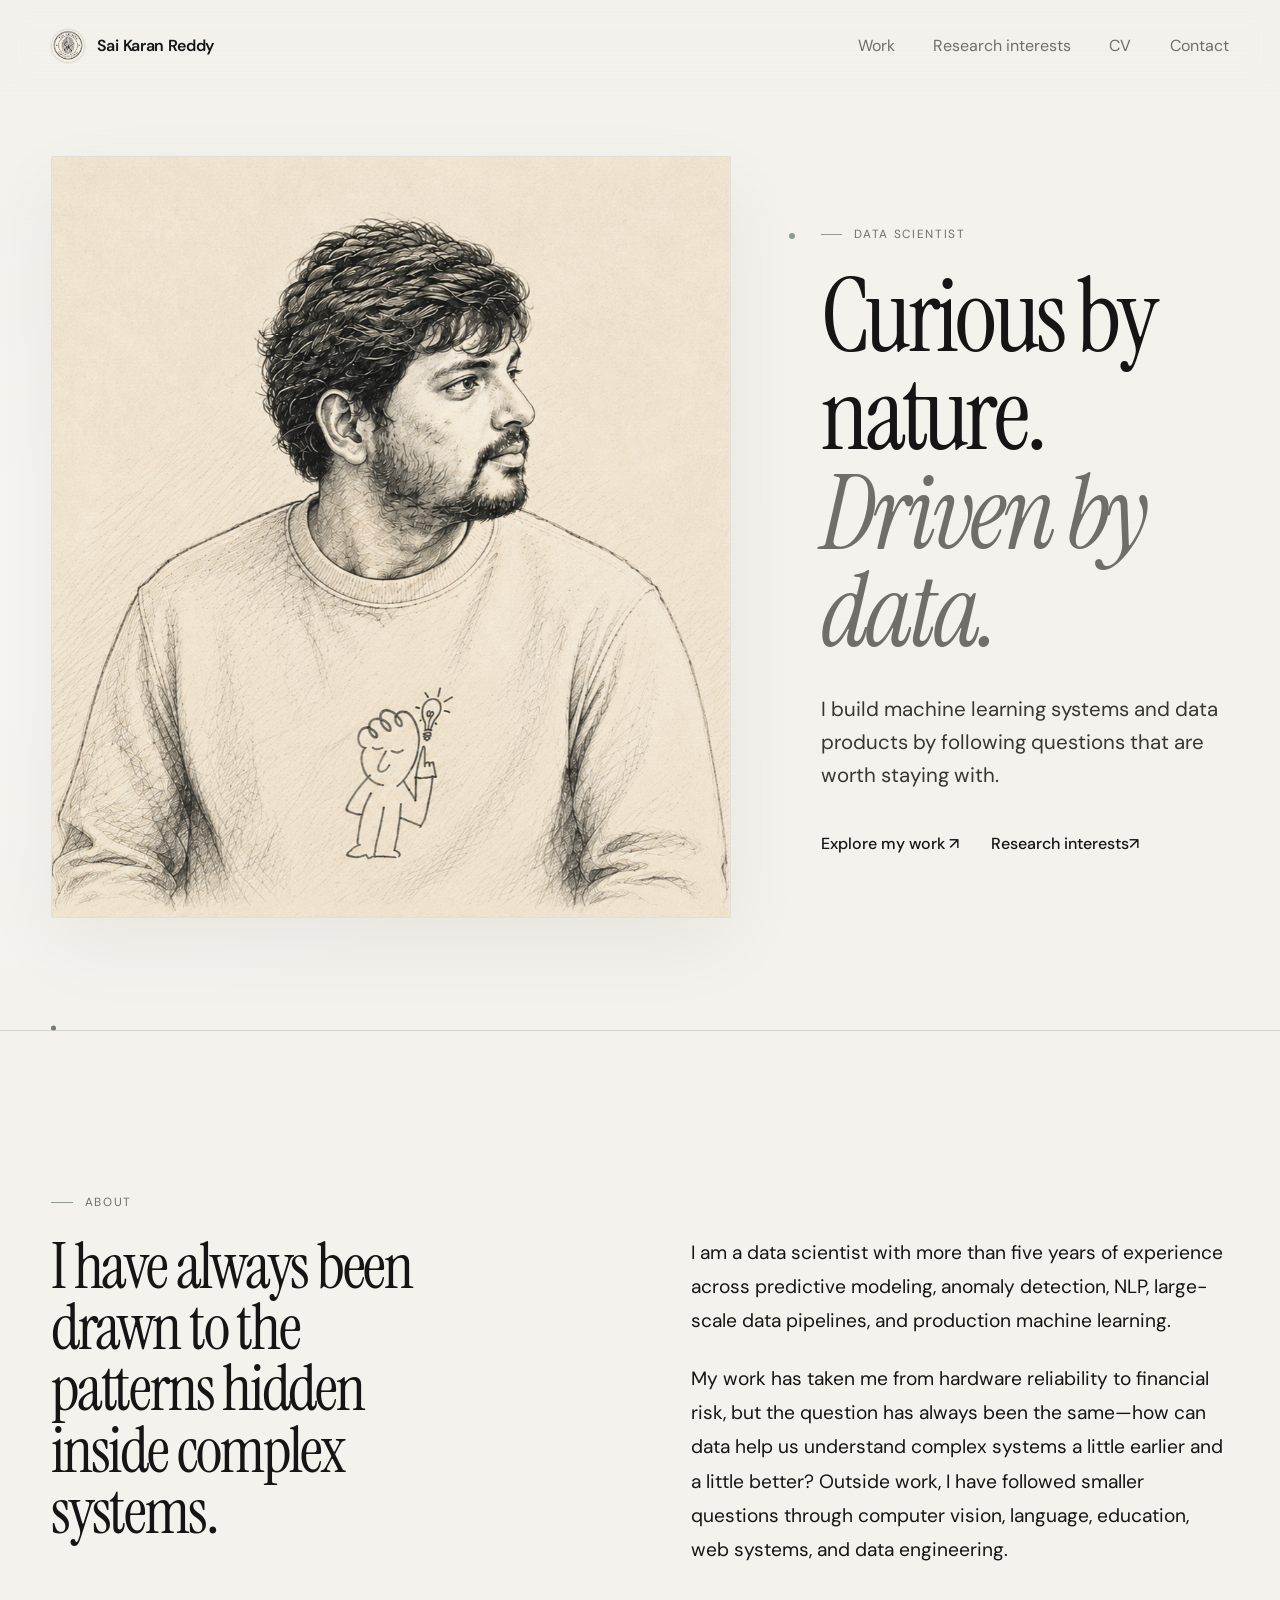
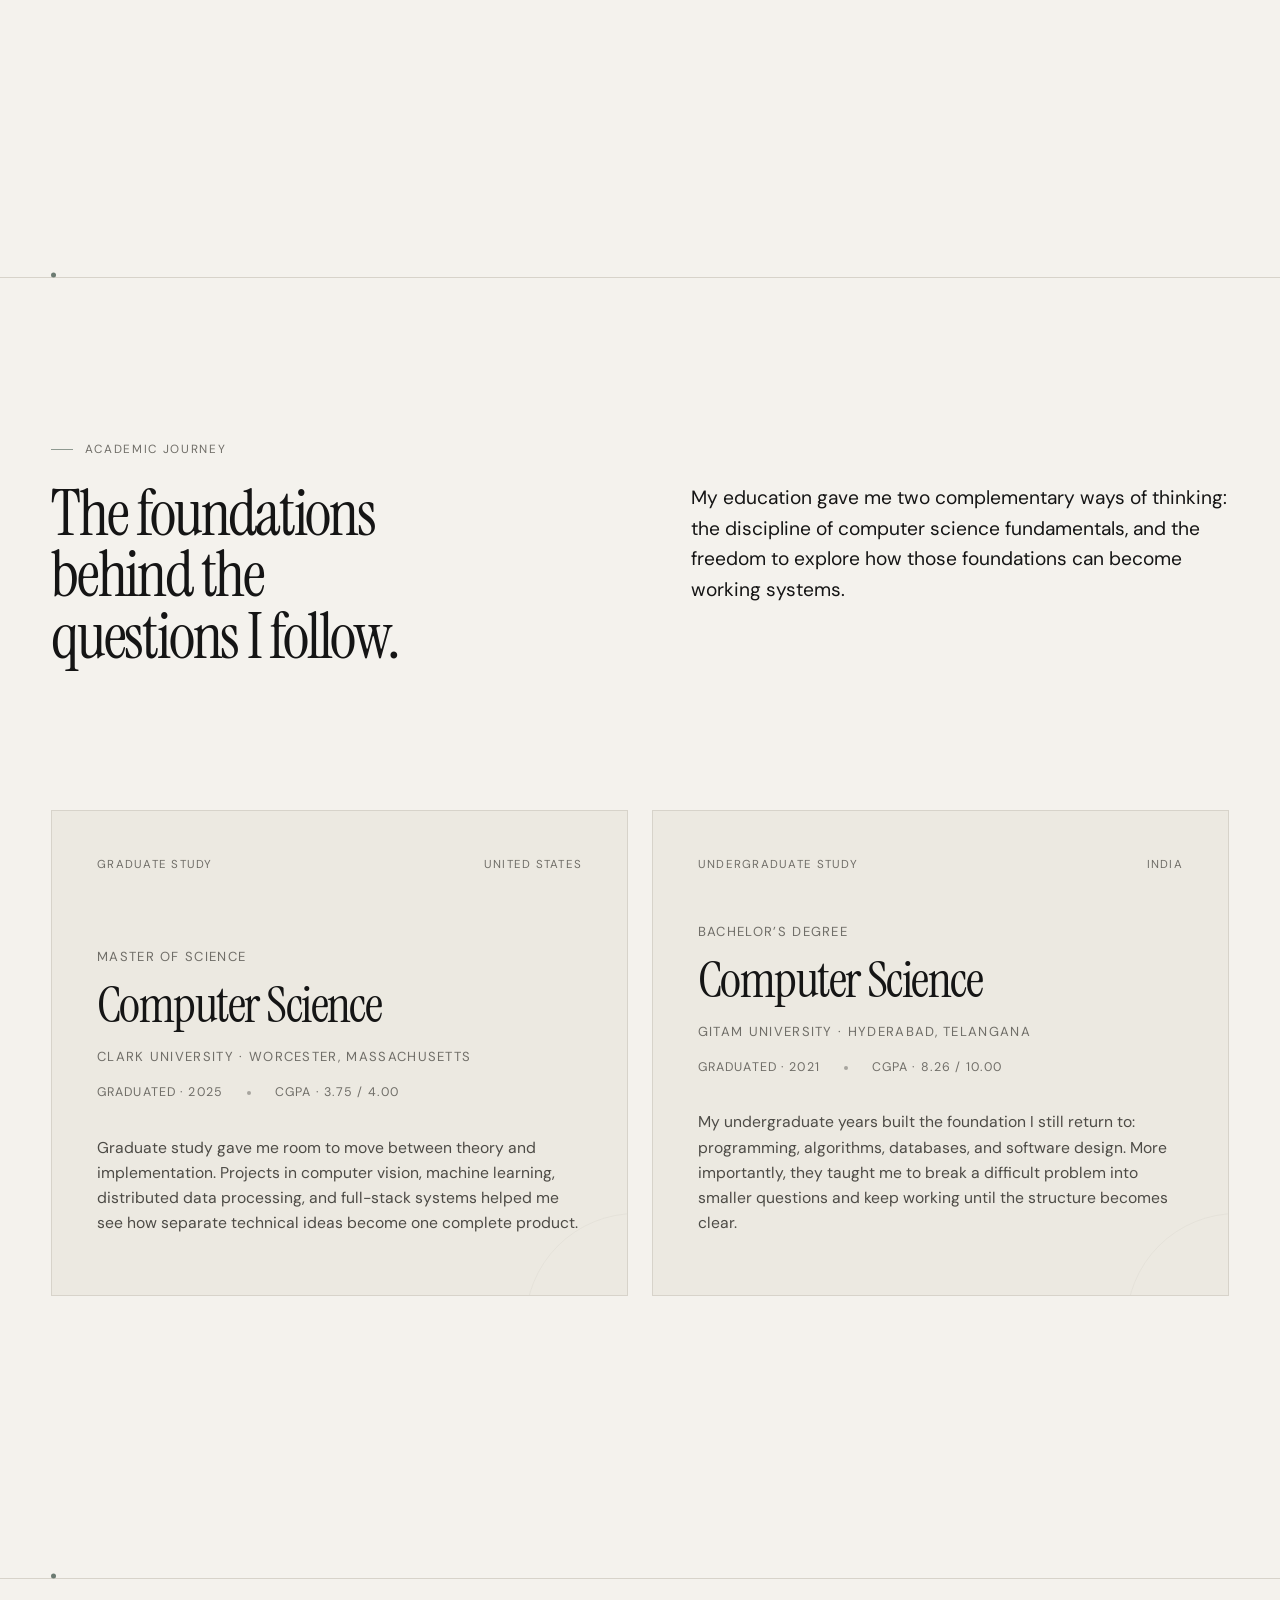
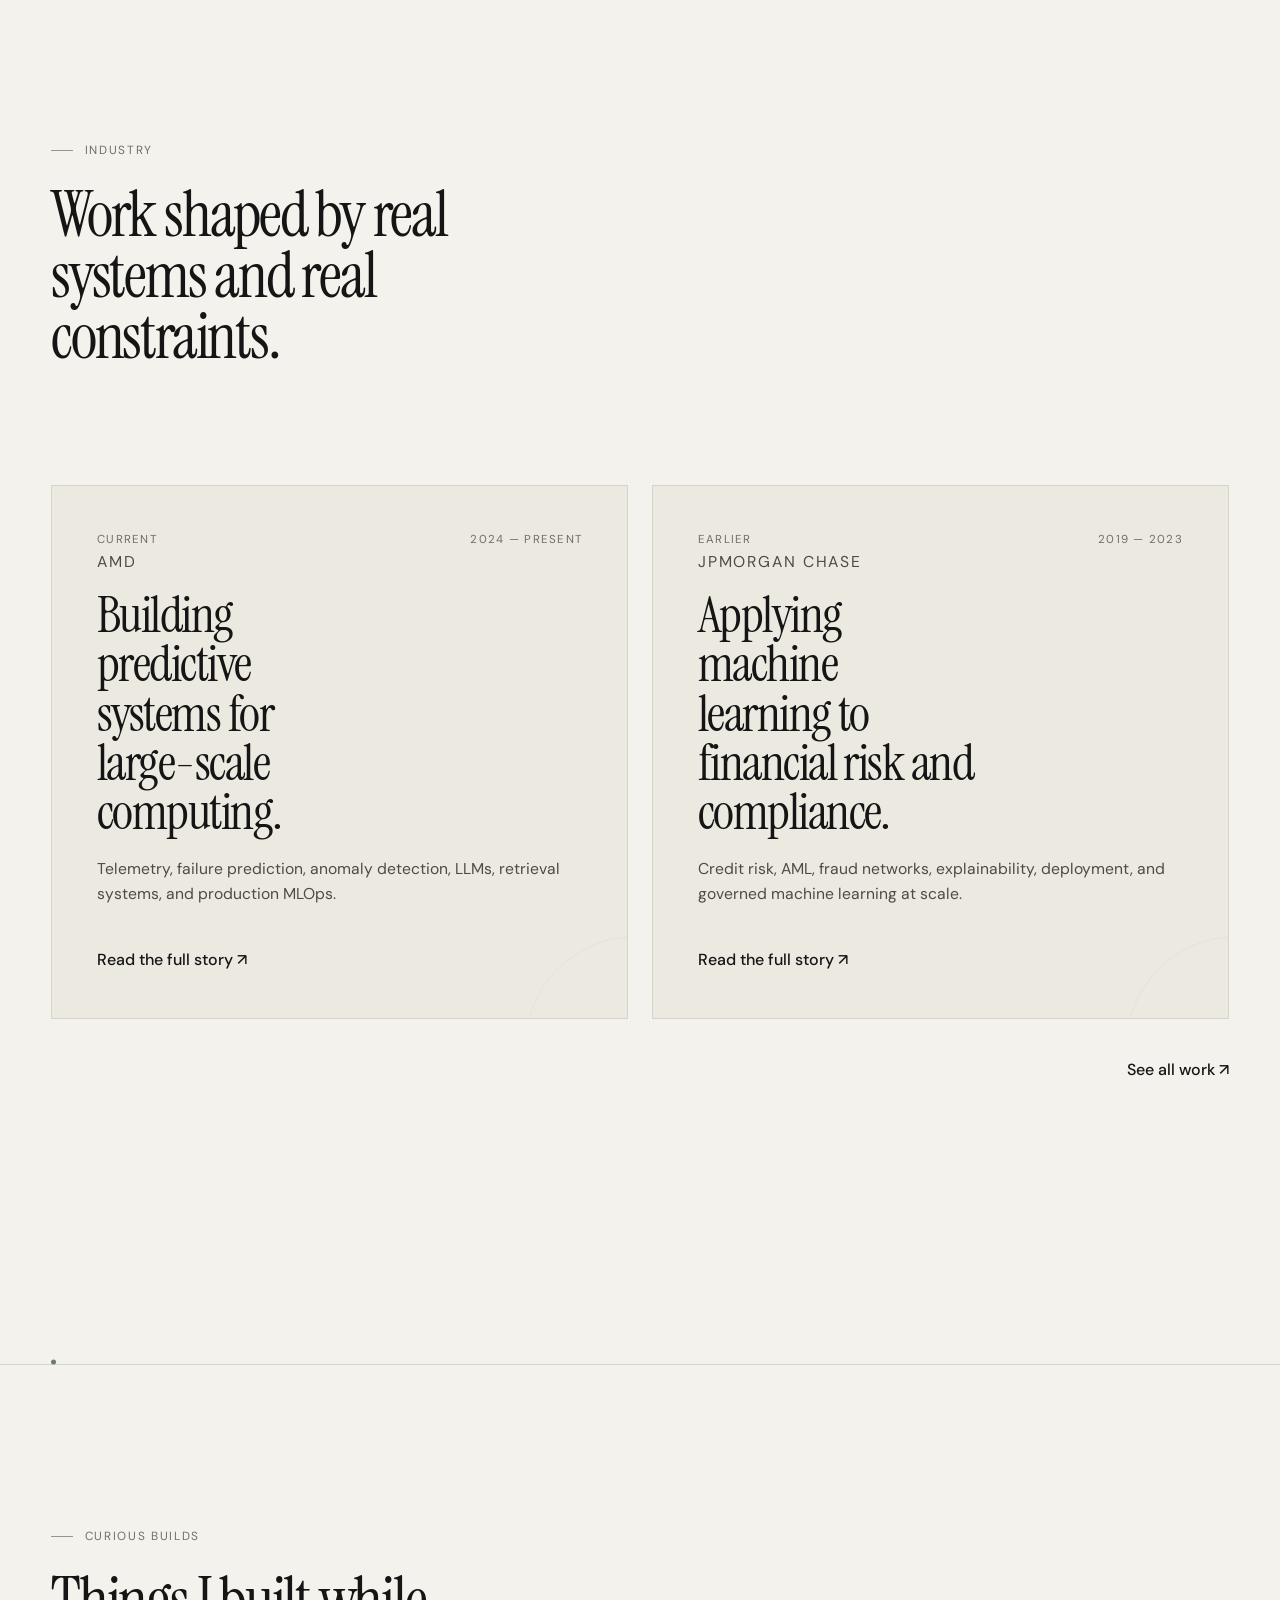
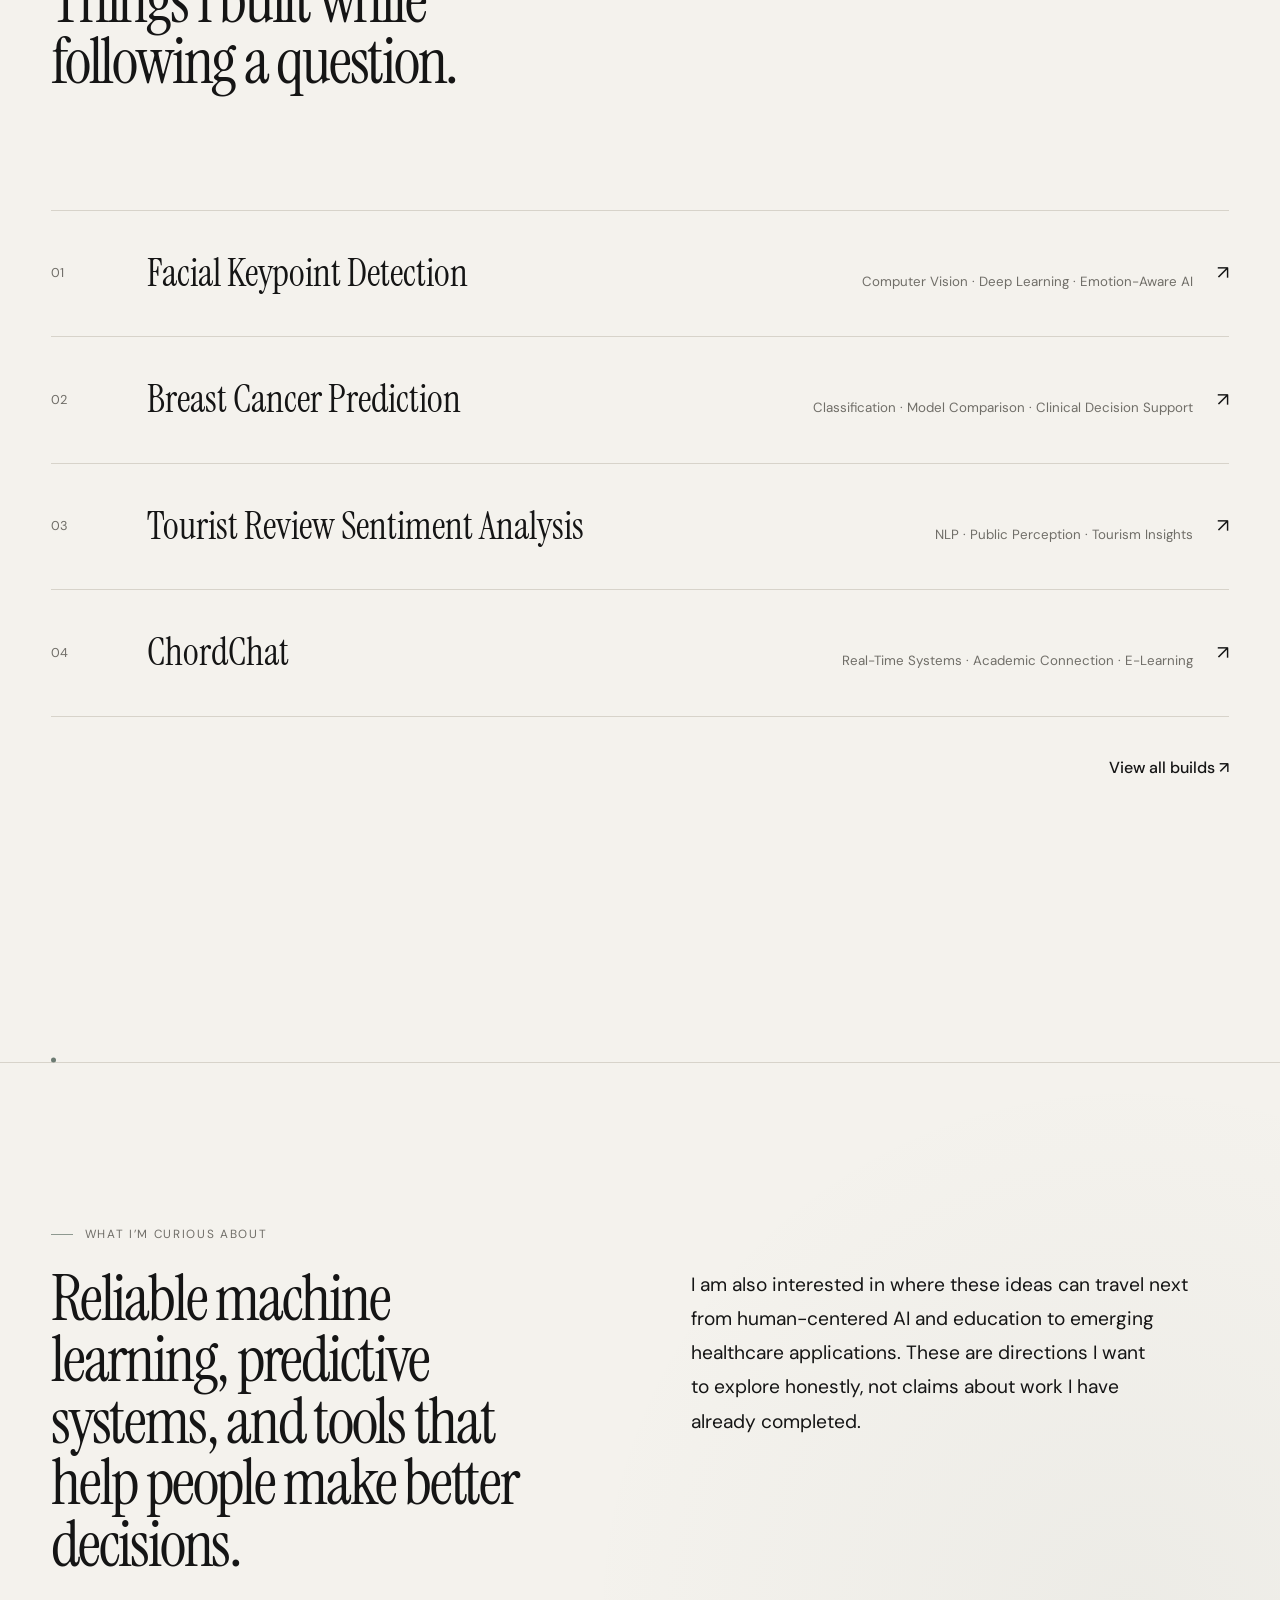
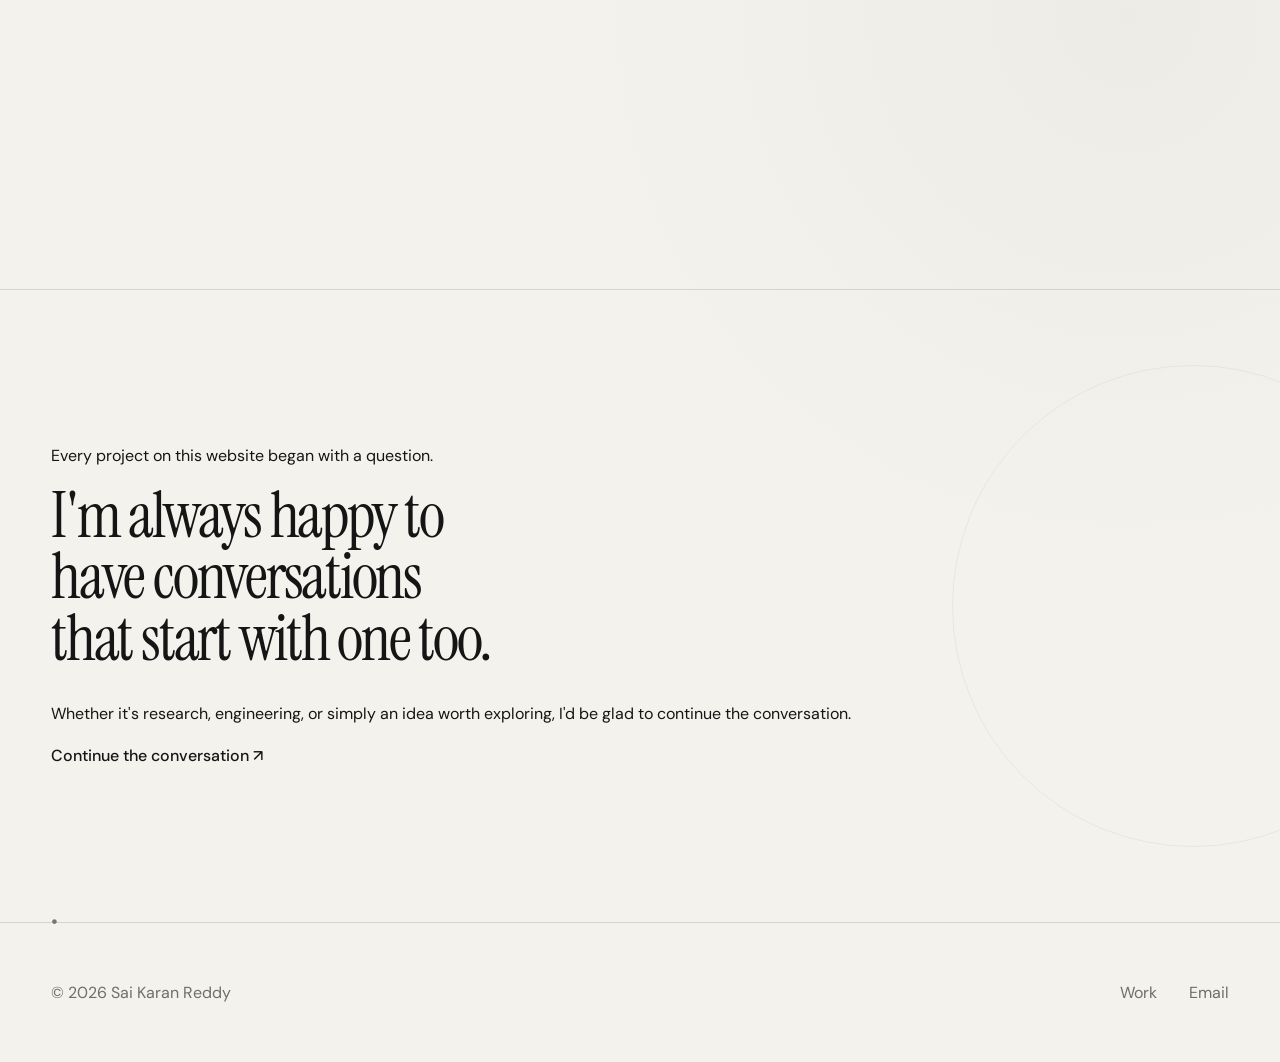
==== commit d5c62974: "first commit" ====
--- a/index.html
+++ b/index.html
@@ -1,9 +1,9 @@
 <!DOCTYPE html>
 <html lang="en"><head><meta charset="UTF-8"><meta name="viewport" content="width=device-width, initial-scale=1.0"><meta name="description" content="Sai Karan Reddy — Data Scientist. Curious by nature. Driven by data."><title>Sai Karan Reddy</title><link rel="preconnect" href="https://fonts.googleapis.com">
   <link rel="preconnect" href="https://fonts.gstatic.com" crossorigin>
-  <link href="https://fonts.googleapis.com/css2?family=DM+Sans:wght@400;500;600&family=Instrument+Serif:ital@0;1&display=swap" rel="stylesheet"><link rel="stylesheet" href="style.css"></head>
+  <link href="https://fonts.googleapis.com/css2?family=DM+Sans:wght@400;500;600&family=Instrument+Serif:ital@0;1&display=swap" rel="stylesheet"><link rel="icon" type="image/png" href="assets/images/img.png"><link rel="stylesheet" href="style.css"></head>
 <body><header class="site-header">
-    <a class="brand" href="index.html">Sai Karan Reddy</a>
+    <a class="brand" href="index.html"><img src="assets/images/img.png" alt="" class="brand-icon"><span>Sai Karan Reddy</span></a>
     <button class="menu-toggle" aria-label="Open navigation" aria-expanded="false">Menu</button>
     <nav class="site-nav" aria-label="Primary navigation"><a href="work.html">Work</a><a href="research.html">Research interests</a><a href="assets/files/Sai_Karan_CV.pdf">CV</a><a href="contact.html">Contact</a></nav>
   </header>
--- a/style.css
+++ b/style.css
@@ -39,7 +39,17 @@
   letter-spacing: -0.02em;
   text-decoration: none;
   border-bottom: none;
-  display: inline-block;
+  display: inline-flex;
+  align-items: center;
+  gap: 0.75rem;
+}
+.brand-icon {
+  width: 2.1rem;
+  height: 2.1rem;
+  border-radius: 50%;
+  object-fit: cover;
+  border: 1px solid var(--line);
+  box-shadow: 0 0 0 1px rgba(21, 21, 21, 0.04);
 }
 .site-nav { display: flex; gap: clamp(1.25rem, 3vw, 3rem); }
 .site-nav a, .site-footer a { position: relative; color: var(--muted); }
